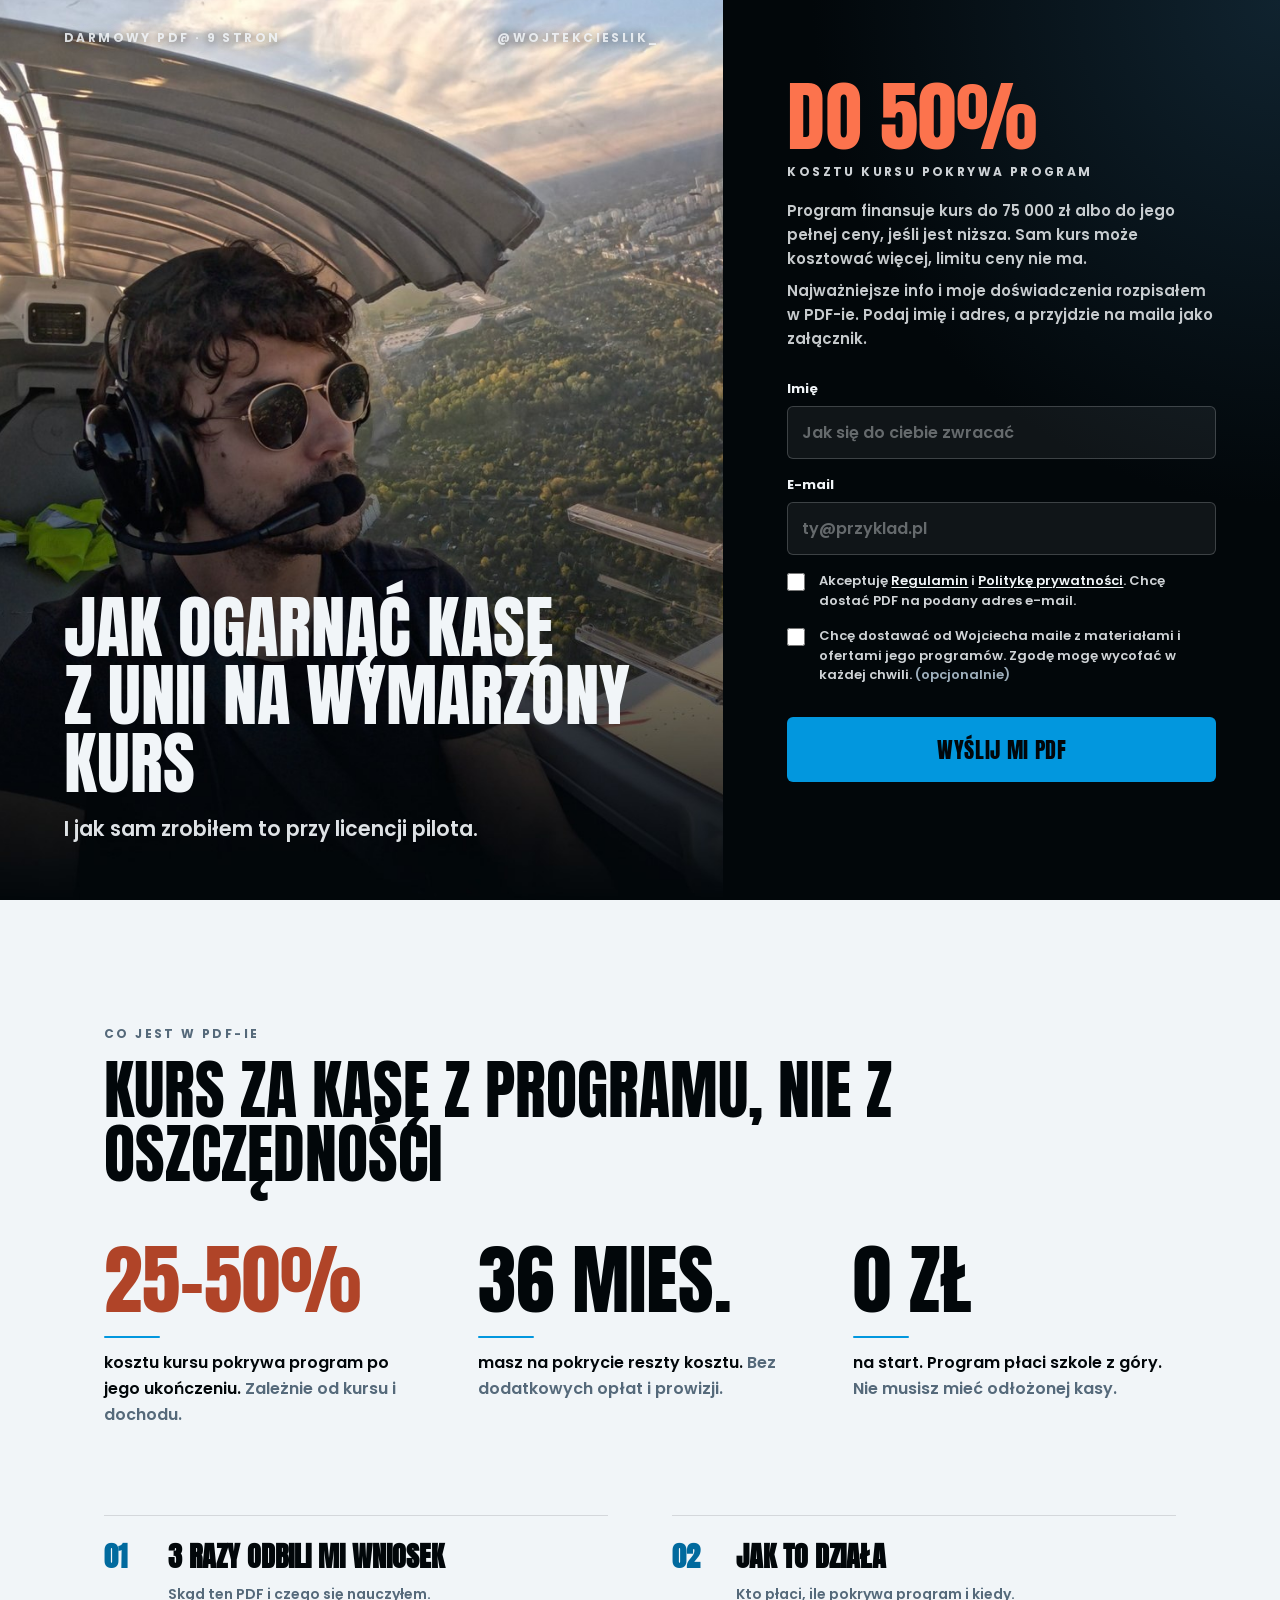
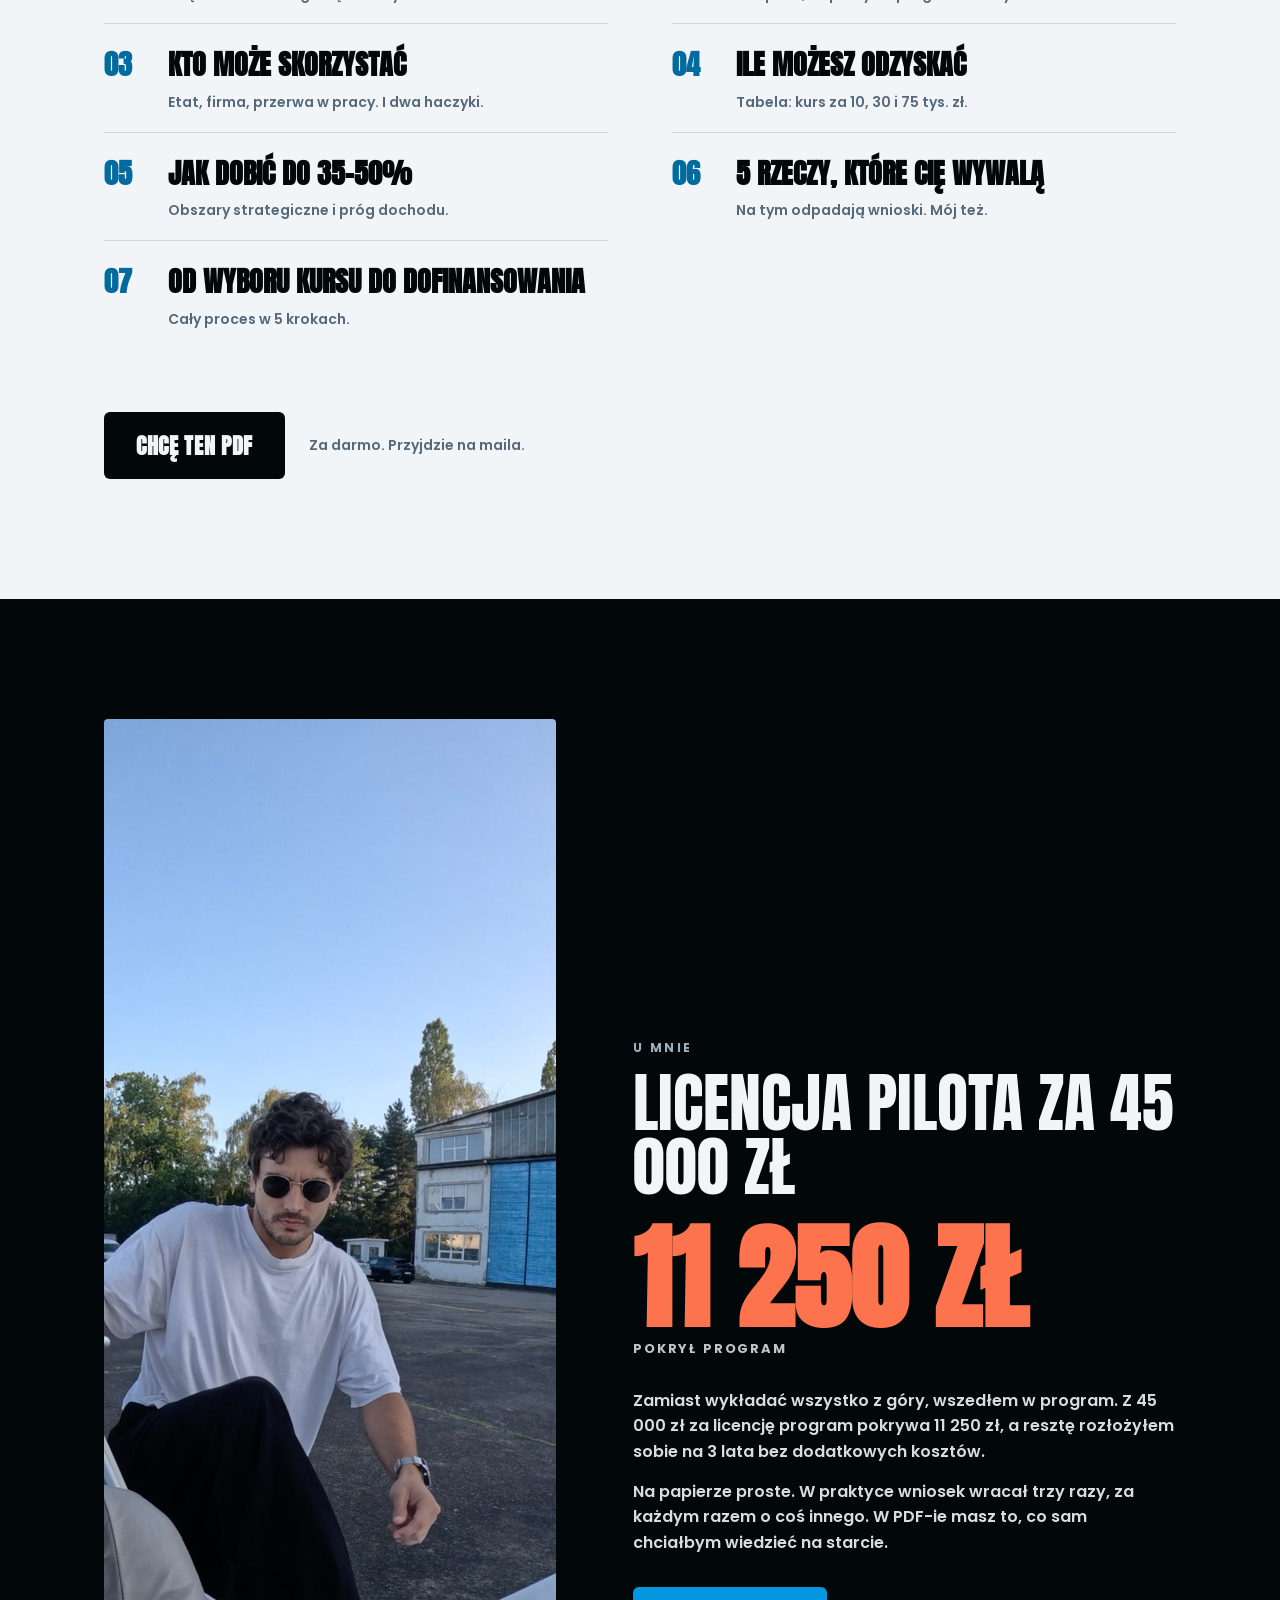
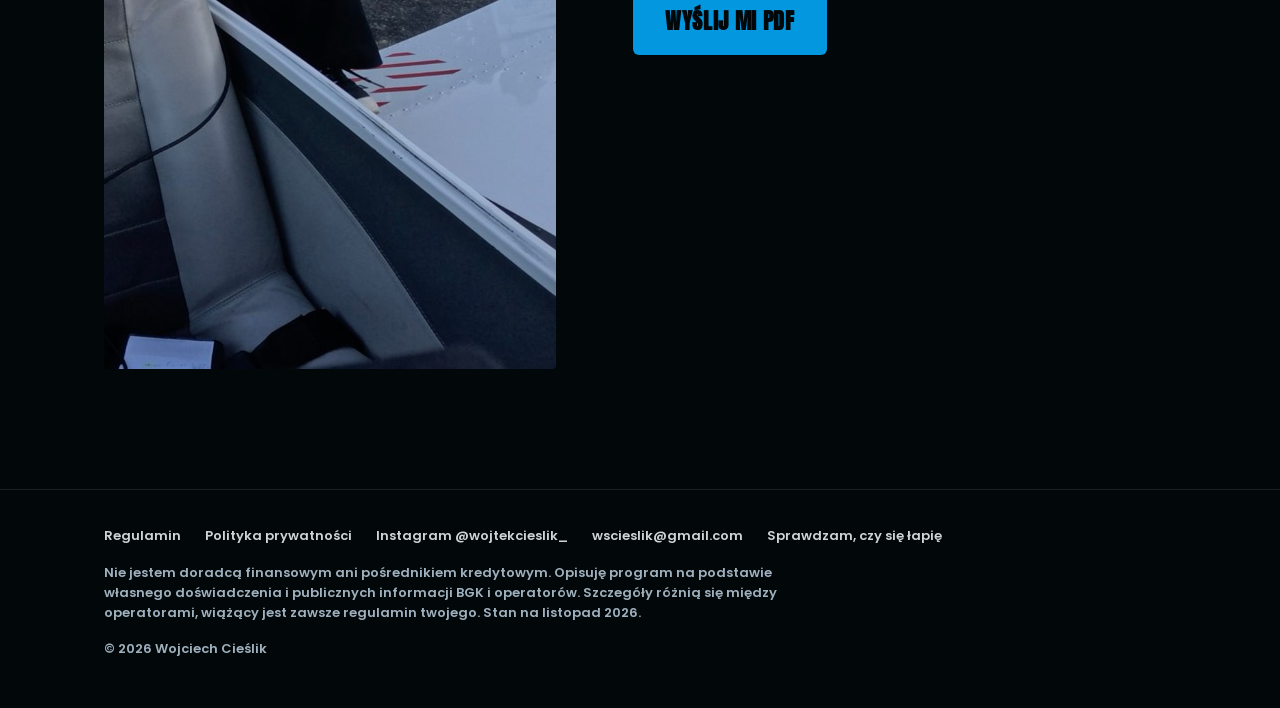
==== index.html @ 69212383 "Język programu zamiast pożyczki: bez rat, odsetek i umorzenia na stronie Co-Authored-By: Claude Opus" ====
<!doctype html>
<html lang="pl">
<head>
<meta charset="utf-8">
<meta name="viewport" content="width=device-width, initial-scale=1">
<title>Jak ogarnąć kasę z Unii na wymarzony kurs – darmowy PDF</title>
<meta name="description" content="Program finansuje kurs do 75 000 zł, a po jego ukończeniu pokrywa 25–50% kosztów. Darmowy PDF: jak to zrobiłem przy licencji pilota.">
<meta property="og:title" content="Jak ogarnąć kasę z Unii na wymarzony kurs">
<meta property="og:description" content="Darmowy PDF: program finansuje kurs do 75 000 zł i pokrywa 25–50% jego kosztów.">
<meta property="og:image" content="https://ciesliixw.github.io/dofinansowaniekurs/assets/img/og.jpg">
<meta property="og:type" content="website">
<meta name="theme-color" content="#02070a">
<link rel="preload" href="assets/fonts/Anton-Regular.ttf" as="font" type="font/ttf" crossorigin>
<link rel="stylesheet" href="assets/style.css">
</head>
<body>

<header class="hero">
  <div class="kadr">
    <img src="assets/img/kokpit.jpg" alt="Wojciech w kokpicie samolotu nad miastem" width="1488" height="1304" fetchpriority="high">
    <div class="kadr-gora"><span class="ety">Darmowy PDF · 9 stron</span><span class="ety">@wojtekcieslik_</span></div>
    <div class="kadr-tresc">
      <h1 class="anton">Jak ogarnąć kasę z&nbsp;Unii na wymarzony kurs</h1>
      <p class="pod">I jak sam zrobiłem to przy licencji pilota.</p>
    </div>
  </div>

  <section class="panel" id="formularz" aria-labelledby="formularz-tytul">
    <div class="panel-in">
      <div id="przed">
        <h2 class="kwota" id="formularz-tytul"><b>DO 50%</b><span class="ety">kosztu kursu pokrywa program</span></h2>
        <p class="lead">Program finansuje kurs do 75 000 zł albo do jego pełnej ceny, jeśli jest niższa. Sam kurs może kosztować więcej, limitu ceny nie ma.</p>
        <p class="lead">Najważniejsze info i moje doświadczenia rozpisałem w PDF-ie. Podaj imię i adres, a przyjdzie na maila jako załącznik.</p>

        <form class="formularz" id="zapis" data-material="kasa-na-kurs" novalidate>
          <div class="pole">
            <label for="imie">Imię</label>
            <input id="imie" name="imie" type="text" autocomplete="given-name" maxlength="60" required placeholder="Jak się do ciebie zwracać">
          </div>
          <div class="pole">
            <label for="email">E-mail</label>
            <input id="email" name="email" type="email" autocomplete="email" inputmode="email" maxlength="254" required placeholder="ty@przyklad.pl">
          </div>
          <div class="pulapka" aria-hidden="true">
            <label for="strona_www">Nie wypełniaj</label>
            <input id="strona_www" name="strona_www" type="text" tabindex="-1" autocomplete="off">
          </div>
          <!-- Treść zgód 1:1 z ZGODY.v1 w supabase/functions/zapis/index.ts -->
          <label class="zgoda">
            <input type="checkbox" name="regulamin" required>
            <span>Akceptuję <a href="regulamin.html" target="_blank">Regulamin</a> i <a href="prywatnosc.html" target="_blank">Politykę prywatności</a>. Chcę dostać PDF na podany adres e-mail.</span>
          </label>
          <label class="zgoda">
            <input type="checkbox" name="marketing">
            <span>Chcę dostawać od Wojciecha maile z materiałami i ofertami jego programów. Zgodę mogę wycofać w każdej chwili. <span class="opc">(opcjonalnie)</span></span>
          </label>
          <div id="captcha"></div>
          <button class="przycisk" type="submit">Wyślij mi PDF</button>
          <p class="komunikat" id="komunikat" role="status" aria-live="polite"></p>
        </form>
      </div>

      <div class="sukces" id="po" hidden tabindex="-1">
        <h2 class="anton">PDF jest <em>w drodze</em></h2>
        <p>Wysłałem go na <strong id="po-email"></strong>. Zajrzyj do skrzynki za minutę.</p>
        <p class="drobny">Nie widzisz? Sprawdź spam i zakładkę Oferty. Dalej nic – napisz na IG <a href="https://www.instagram.com/wojtekcieslik_/">@wojtekcieslik_</a>.</p>
      </div>
    </div>
  </section>
</header>

<main>
  <section class="jasna">
    <div class="wewn">
      <span class="ety">Co jest w PDF-ie</span>
      <h2 class="anton">Kurs za kasę z programu, nie z oszczędności</h2>
      <div class="fakty">
        <div><b class="akcent">25–50%</b><div class="kreska"></div><p>kosztu kursu pokrywa program po jego ukończeniu. <span>Zależnie od kursu i dochodu.</span></p></div>
        <div><b>36 MIES.</b><div class="kreska"></div><p>masz na pokrycie reszty kosztu. <span>Bez dodatkowych opłat i prowizji.</span></p></div>
        <div><b>0 ZŁ</b><div class="kreska"></div><p>na start. Program płaci szkole z góry. <span>Nie musisz mieć odłożonej kasy.</span></p></div>
      </div>

      <ol class="rozdzialy">
        <li><span class="nr">01</span><span class="naz">3 razy odbili mi wniosek</span><span class="op">Skąd ten PDF i czego się nauczyłem.</span></li>
        <li><span class="nr">02</span><span class="naz">Jak to działa</span><span class="op">Kto płaci, ile pokrywa program i kiedy.</span></li>
        <li><span class="nr">03</span><span class="naz">Kto może skorzystać</span><span class="op">Etat, firma, przerwa w pracy. I dwa haczyki.</span></li>
        <li><span class="nr">04</span><span class="naz">Ile możesz odzyskać</span><span class="op">Tabela: kurs za 10, 30 i 75 tys. zł.</span></li>
        <li><span class="nr">05</span><span class="naz">Jak dobić do 35–50%</span><span class="op">Obszary strategiczne i próg dochodu.</span></li>
        <li><span class="nr">06</span><span class="naz">5 rzeczy, które cię wywalą</span><span class="op">Na tym odpadają wnioski. Mój też.</span></li>
        <li><span class="nr">07</span><span class="naz">Od wyboru kursu do dofinansowania</span><span class="op">Cały proces w 5 krokach.</span></li>
      </ol>

      <div class="cta"><a class="przycisk" href="#formularz">Chcę ten PDF</a><span>Za darmo. Przyjdzie na maila.</span></div>
    </div>
  </section>

  <section class="historia">
    <div class="wewn">
      <figure><img src="assets/img/lotnisko.jpg" alt="Wojciech przy samolocie na lotnisku" width="1000" height="1250" loading="lazy"></figure>
      <div>
        <span class="ety">U mnie</span>
        <h2 class="anton">Licencja pilota za 45 000 zł</h2>
        <div class="liczba">11 250 ZŁ</div>
        <div class="liczba-pod">pokrył program</div>
        <div class="txt">
          <p>Zamiast wykładać wszystko z góry, wszedłem w program. Z 45 000 zł za licencję program pokrywa 11 250 zł, a resztę rozłożyłem sobie na 3 lata bez dodatkowych kosztów.</p>
          <p>Na papierze proste. W praktyce wniosek wracał trzy razy, za każdym razem o coś innego. W PDF-ie masz to, co sam chciałbym wiedzieć na starcie.</p>
        </div>
        <a class="przycisk" href="#formularz">Wyślij mi PDF</a>
      </div>
    </div>
  </section>
</main>

<footer class="stopka">
  <div class="wewn">
    <nav aria-label="Stopka">
      <a href="regulamin.html">Regulamin</a>
      <a href="prywatnosc.html">Polityka prywatności</a>
      <a href="https://www.instagram.com/wojtekcieslik_/">Instagram @wojtekcieslik_</a>
      <a href="mailto:wscieslik@gmail.com">wscieslik@gmail.com</a>
      <a href="program/">Sprawdzam, czy się łapię</a>
    </nav>
    <p class="zastrzezenie">Nie jestem doradcą finansowym ani pośrednikiem kredytowym. Opisuję program na podstawie własnego doświadczenia i publicznych informacji BGK i operatorów. Szczegóły różnią się między operatorami, wiążący jest zawsze regulamin twojego. Stan na listopad 2026.</p>
    <p>© 2026 Wojciech Cieślik</p>
  </div>
</footer>

<script src="assets/config.js"></script>
<script src="assets/app.js"></script>
</body>
</html>
---- assets/style.css ----
/* Marka Horyzont: Anton na tytuły i liczby (wersaliki), Poppins na tekst. Okładka ciemna, środek jasny,
   jedna liczba albo słowo w kantalupie na ekran, tekst na zdjęciu na przyciemnieniu, bez ramek. */
@font-face { font-family: "Anton"; src: url("fonts/Anton-Regular.ttf") format("truetype"); font-display: swap; }
@font-face { font-family: "Poppins"; src: url("fonts/Poppins-SemiBold.ttf") format("truetype"); font-weight: 600; font-display: swap; }
@font-face { font-family: "Poppins"; src: url("fonts/Poppins-Bold.ttf") format("truetype"); font-weight: 700; font-display: swap; }

:root {
  --polnoc: #02070a; --polnoc-swiatlo: #10232f; --blekit: #0297de; --blekit-tekst: #016a9e;
  --chmura: #f1f5f8; --mgla: #55697a; --mgla-ciemna: #9fb0bd; --kantalupa: #fc734d; --kantalupa-tekst: #b04428;
  --szer: 1200px; --margines: clamp(16px, 5vw, 64px);
}

* { box-sizing: border-box; }
html { -webkit-text-size-adjust: 100%; scroll-behavior: smooth; }
body { margin: 0; background: var(--polnoc); color: var(--chmura); font-family: "Poppins", system-ui, sans-serif;
  font-weight: 600; font-size: 16px; line-height: 1.6; }
img { display: block; max-width: 100%; }
a { color: inherit; }
p { margin: 0; }
h1, h2, h3 { margin: 0; font-weight: 400; }

.anton { font-family: "Anton", Impact, sans-serif; font-weight: 400; line-height: 1; text-transform: uppercase; }
.ety { font-weight: 700; font-size: 12px; letter-spacing: .2em; text-transform: uppercase; }
.wewn { width: 100%; max-width: var(--szer); margin: 0 auto; padding: 0 var(--margines); }

/* ── Hero: kadr z kokpitu z tytułem na przyciemnieniu + panel z formularzem ── */
.hero { display: grid; grid-template-columns: minmax(0, 1.3fr) minmax(360px, 1fr); min-height: 100svh; }
.kadr { position: relative; overflow: hidden; display: flex; align-items: flex-end; min-height: 100svh; }
/* kadr podniesiony o 1/4, żeby twarz wypadła nad tytułem */
.kadr img { position: absolute; left: 0; top: -25%; width: 100%; height: 125%; object-fit: cover; object-position: 40% 50%; }
.kadr::before { content: ""; position: absolute; inset: 0;
  background: linear-gradient(180deg, rgba(2, 7, 10, .78) 0%, rgba(2, 7, 10, .35) 9%, rgba(2, 7, 10, 0) 18%, rgba(2, 7, 10, 0) 50%,
    rgba(2, 7, 10, .85) 76%, var(--polnoc) 100%); }
.kadr-gora { position: absolute; top: 28px; left: var(--margines); right: var(--margines); display: flex;
  justify-content: space-between; color: rgba(241, 245, 248, .86); text-shadow: 0 1px 10px rgba(2, 7, 10, .7); z-index: 1; }
.kadr-tresc { position: relative; z-index: 1; padding: 0 var(--margines) clamp(32px, 6vh, 64px); max-width: 820px; }
.kadr h1 { font-size: clamp(44px, 5.4vw, 84px); line-height: .98; }
.kadr .pod { font-size: clamp(17px, 1.6vw, 21px); margin-top: 16px; color: rgba(241, 245, 248, .92); }
.kwota { display: grid; gap: 10px; font-weight: 400; }
.kwota b { font-family: "Anton", Impact, sans-serif; font-weight: 400; font-size: clamp(64px, 6vw, 96px); line-height: .9;
  color: var(--kantalupa); }
.kwota span { color: rgba(241, 245, 248, .85); }

.panel { background: radial-gradient(120% 80% at 100% 0%, var(--polnoc-swiatlo) 0%, var(--polnoc) 70%);
  display: flex; align-items: center; padding: clamp(32px, 6vh, 64px) var(--margines); }
.panel-in { width: 100%; max-width: 440px; margin: 0 auto; }
.panel .lead { color: rgba(241, 245, 248, .82); margin-top: 18px; font-size: 15px; }
.panel .lead + .lead { margin-top: 8px; }

/* ── Formularz ── */
.formularz { margin-top: 28px; display: grid; gap: 16px; }
.pole label { display: block; font-size: 13px; font-weight: 700; margin-bottom: 6px; }
.pole input { width: 100%; font: inherit; font-size: 16px; color: var(--chmura); background: rgba(241, 245, 248, .06);
  border: 1.5px solid rgba(241, 245, 248, .2); border-radius: 6px; padding: 13px 14px; outline: none;
  transition: border-color .15s; }
.pole input::placeholder { color: rgba(241, 245, 248, .38); }
.pole input:focus { border-color: var(--blekit); }
.pole input[aria-invalid="true"] { border-color: var(--kantalupa); }
.zgoda { display: grid; grid-template-columns: 22px 1fr; gap: 10px; align-items: start; font-size: 13px; line-height: 1.5;
  color: rgba(241, 245, 248, .86); cursor: pointer; }
.zgoda input { width: 18px; height: 18px; margin: 2px 0 0; accent-color: var(--blekit); cursor: pointer; }
.zgoda a { color: var(--chmura); text-decoration: underline; text-underline-offset: 2px; }
.zgoda .opc { color: var(--mgla-ciemna); }
.pulapka { position: absolute; left: -10000px; width: 1px; height: 1px; overflow: hidden; }
#captcha:not(:empty) { min-height: 65px; }
.przycisk { font-family: "Anton", Impact, sans-serif; font-size: 22px; letter-spacing: .03em; text-transform: uppercase;
  color: var(--polnoc); background: var(--blekit); border: 0; border-radius: 6px; padding: 16px 20px; cursor: pointer;
  transition: filter .15s, transform .1s; text-decoration: none; display: inline-block; text-align: center; }
.przycisk:hover { filter: brightness(1.08); }
.przycisk:active { transform: translateY(1px); }
.przycisk:disabled { opacity: .55; cursor: progress; }
.przycisk:focus-visible, .zgoda input:focus-visible { outline: 2px solid var(--chmura); outline-offset: 3px; }
.komunikat { font-size: 14px; min-height: 1.4em; }
.komunikat.blad { color: var(--kantalupa); }
.drobny { font-size: 12px; color: var(--mgla-ciemna); }

.sukces h2 { font-size: clamp(40px, 4vw, 56px); }
.sukces h2 em { font-style: normal; color: var(--blekit); }
.sukces p { margin-top: 14px; color: rgba(241, 245, 248, .9); }
.sukces .drobny { margin-top: 18px; }

/* ── W środku: jasna sekcja ── */
.jasna { background: var(--chmura); color: var(--polnoc); padding: clamp(64px, 10vw, 120px) 0; }
.jasna .ety { color: var(--mgla); }
.jasna h2 { font-size: clamp(40px, 5vw, 64px); margin-top: 12px; }
.fakty { display: grid; grid-template-columns: repeat(3, 1fr); gap: clamp(24px, 4vw, 56px); margin-top: clamp(36px, 5vw, 56px); }
.fakty b { display: block; font-family: "Anton", Impact, sans-serif; font-weight: 400; font-size: clamp(56px, 6vw, 84px);
  line-height: 1; }
.fakty b.akcent { color: var(--kantalupa-tekst); }
.fakty p { margin-top: 12px; color: var(--polnoc); max-width: 32ch; }
.fakty p span { color: var(--mgla); }
.kreska { height: 2px; width: 56px; background: var(--blekit); border-radius: 1px; margin-top: 18px; }

.rozdzialy { list-style: none; padding: 0; margin: clamp(48px, 7vw, 88px) 0 0; display: grid;
  grid-template-columns: 1fr 1fr; column-gap: clamp(24px, 5vw, 72px); counter-reset: r; }
.rozdzialy li { display: grid; grid-template-columns: 64px 1fr; align-items: baseline; padding: 18px 0;
  border-top: 1.5px solid rgba(2, 7, 10, .12); }
.rozdzialy .nr { font-family: "Anton", Impact, sans-serif; font-size: 28px; color: var(--blekit-tekst); }
.rozdzialy .naz { font-family: "Anton", Impact, sans-serif; font-size: clamp(22px, 2.2vw, 28px); line-height: 1.1;
  text-transform: uppercase; }
.rozdzialy .op { grid-column: 2; font-size: 14px; color: var(--mgla); margin-top: 4px; }
.jasna .cta { margin-top: clamp(40px, 6vw, 64px); display: flex; flex-wrap: wrap; align-items: center; gap: 14px 24px; }
.jasna .cta .przycisk { background: var(--polnoc); color: var(--chmura); padding: 16px 32px; }
.jasna .cta span { color: var(--mgla); font-size: 14px; }

/* ── U mnie: ciemna sekcja ze zdjęciem i liczbą ── */
.historia { background: var(--polnoc); padding: clamp(64px, 10vw, 120px) 0; overflow: hidden; }
.historia .wewn { display: grid; grid-template-columns: minmax(0, 5fr) minmax(0, 6fr); gap: clamp(32px, 6vw, 88px);
  align-items: center; }
.historia figure { margin: 0; position: relative; }
.historia figure img { width: 100%; aspect-ratio: 4 / 5; object-fit: cover; object-position: 50% 50%; border-radius: 4px; }
.historia .ety { color: var(--mgla-ciemna); }
.historia h2 { font-size: clamp(40px, 5vw, 64px); margin-top: 12px; }
.historia .liczba { font-family: "Anton", Impact, sans-serif; font-size: clamp(64px, 9vw, 128px); line-height: .9;
  color: var(--kantalupa); margin-top: 28px; }
.historia .liczba-pod { font-size: 13px; letter-spacing: .14em; text-transform: uppercase; font-weight: 700; margin-top: 8px;
  color: rgba(241, 245, 248, .8); }
.historia .txt { margin-top: 28px; color: rgba(241, 245, 248, .9); max-width: 54ch; display: grid; gap: 14px; }
.historia .przycisk { margin-top: 32px; padding: 16px 32px; }

/* ── Stopka ── */
.stopka { background: var(--polnoc); border-top: 1px solid rgba(241, 245, 248, .1); padding: 36px 0 48px; font-size: 13px;
  color: var(--mgla-ciemna); }
.stopka .wewn { display: grid; gap: 16px; }
.stopka nav { display: flex; flex-wrap: wrap; gap: 8px 24px; }
.stopka nav a { color: rgba(241, 245, 248, .86); text-decoration: none; }
.stopka nav a:hover { text-decoration: underline; }
.stopka .zastrzezenie { max-width: 80ch; line-height: 1.55; }

/* ── Strony prawne ── */
.prawne { background: var(--chmura); color: var(--polnoc); min-height: 100svh; }
.prawne header { background: var(--polnoc); color: var(--chmura); padding: 28px 0; }
.prawne header a { text-decoration: none; font-family: "Anton", Impact, sans-serif; font-size: 24px; text-transform: uppercase; }
.prawne main { padding: clamp(40px, 7vw, 80px) 0; }
.prawne main .wewn { max-width: 820px; }
.prawne h1 { font-size: clamp(40px, 6vw, 64px); }
.prawne .data { color: var(--mgla); margin-top: 8px; font-size: 14px; }
.prawne h2 { font-family: "Anton", Impact, sans-serif; text-transform: uppercase; font-size: 24px; margin: 40px 0 12px; }
.prawne p, .prawne li { font-size: 15px; line-height: 1.65; }
.prawne p + p { margin-top: 12px; }
.prawne ol, .prawne ul { padding-left: 22px; margin: 8px 0 0; display: grid; gap: 8px; }
.prawne a { color: var(--blekit-tekst); }
.uzupelnij { background: #ffe1d6; color: var(--kantalupa-tekst); padding: 0 4px; border-radius: 3px; font-weight: 700; }

/* ── Telefon ── */
@media (max-width: 960px) {
  .hero { grid-template-columns: 1fr; min-height: 0; }
  .kadr { min-height: min(78svh, 680px); }
  .kadr img { top: -12%; height: 112%; object-position: 34% 50%; }
  .panel { padding-top: 8px; background: var(--polnoc); }
  .panel-in { max-width: 560px; margin: 0; }
  .fakty { grid-template-columns: 1fr; }
  .rozdzialy { grid-template-columns: 1fr; }
  .historia .wewn { grid-template-columns: 1fr; }
  .historia figure { max-width: 420px; }
}
@media (max-width: 520px) {
  .kadr-gora .ety:last-child { display: none; }
  .rozdzialy li { grid-template-columns: 48px 1fr; }
  .przycisk { width: 100%; }
}
@media (prefers-reduced-motion: reduce) { html { scroll-behavior: auto; } }

/* ── Program: strona z linku na końcu PDF-a ── */
.program { position: relative; min-height: 100svh; display: flex; align-items: flex-end; overflow: hidden; }
.program-kadr { position: absolute; inset: 0; }
.program-kadr img { width: 100%; height: 100%; object-fit: cover; object-position: 40% 40%; }
.program-kadr::after { content: ""; position: absolute; inset: 0;
  background: linear-gradient(180deg, rgba(2, 7, 10, .6) 0%, rgba(2, 7, 10, .35) 25%, rgba(2, 7, 10, .9) 55%, var(--polnoc) 80%); }
.program-in { position: relative; padding-top: 120px; padding-bottom: clamp(40px, 8vh, 80px); }
.powrot { position: absolute; top: 28px; color: rgba(241, 245, 248, .86); text-decoration: none; }
.program h1 { font-size: clamp(48px, 8vw, 112px); line-height: .95; max-width: 12ch; }
.program .pod { margin-top: 16px; max-width: 56ch; font-size: clamp(16px, 1.5vw, 19px); color: rgba(241, 245, 248, .92); }
.przyciski { display: flex; flex-wrap: wrap; gap: 12px; margin-top: 36px; }
.przyciski .przycisk { padding: 16px 32px; }
.przycisk.drugi { background: transparent; color: var(--chmura); box-shadow: inset 0 0 0 1.5px rgba(241, 245, 248, .5); }
.program .drobny { margin-top: 28px; max-width: 70ch; }
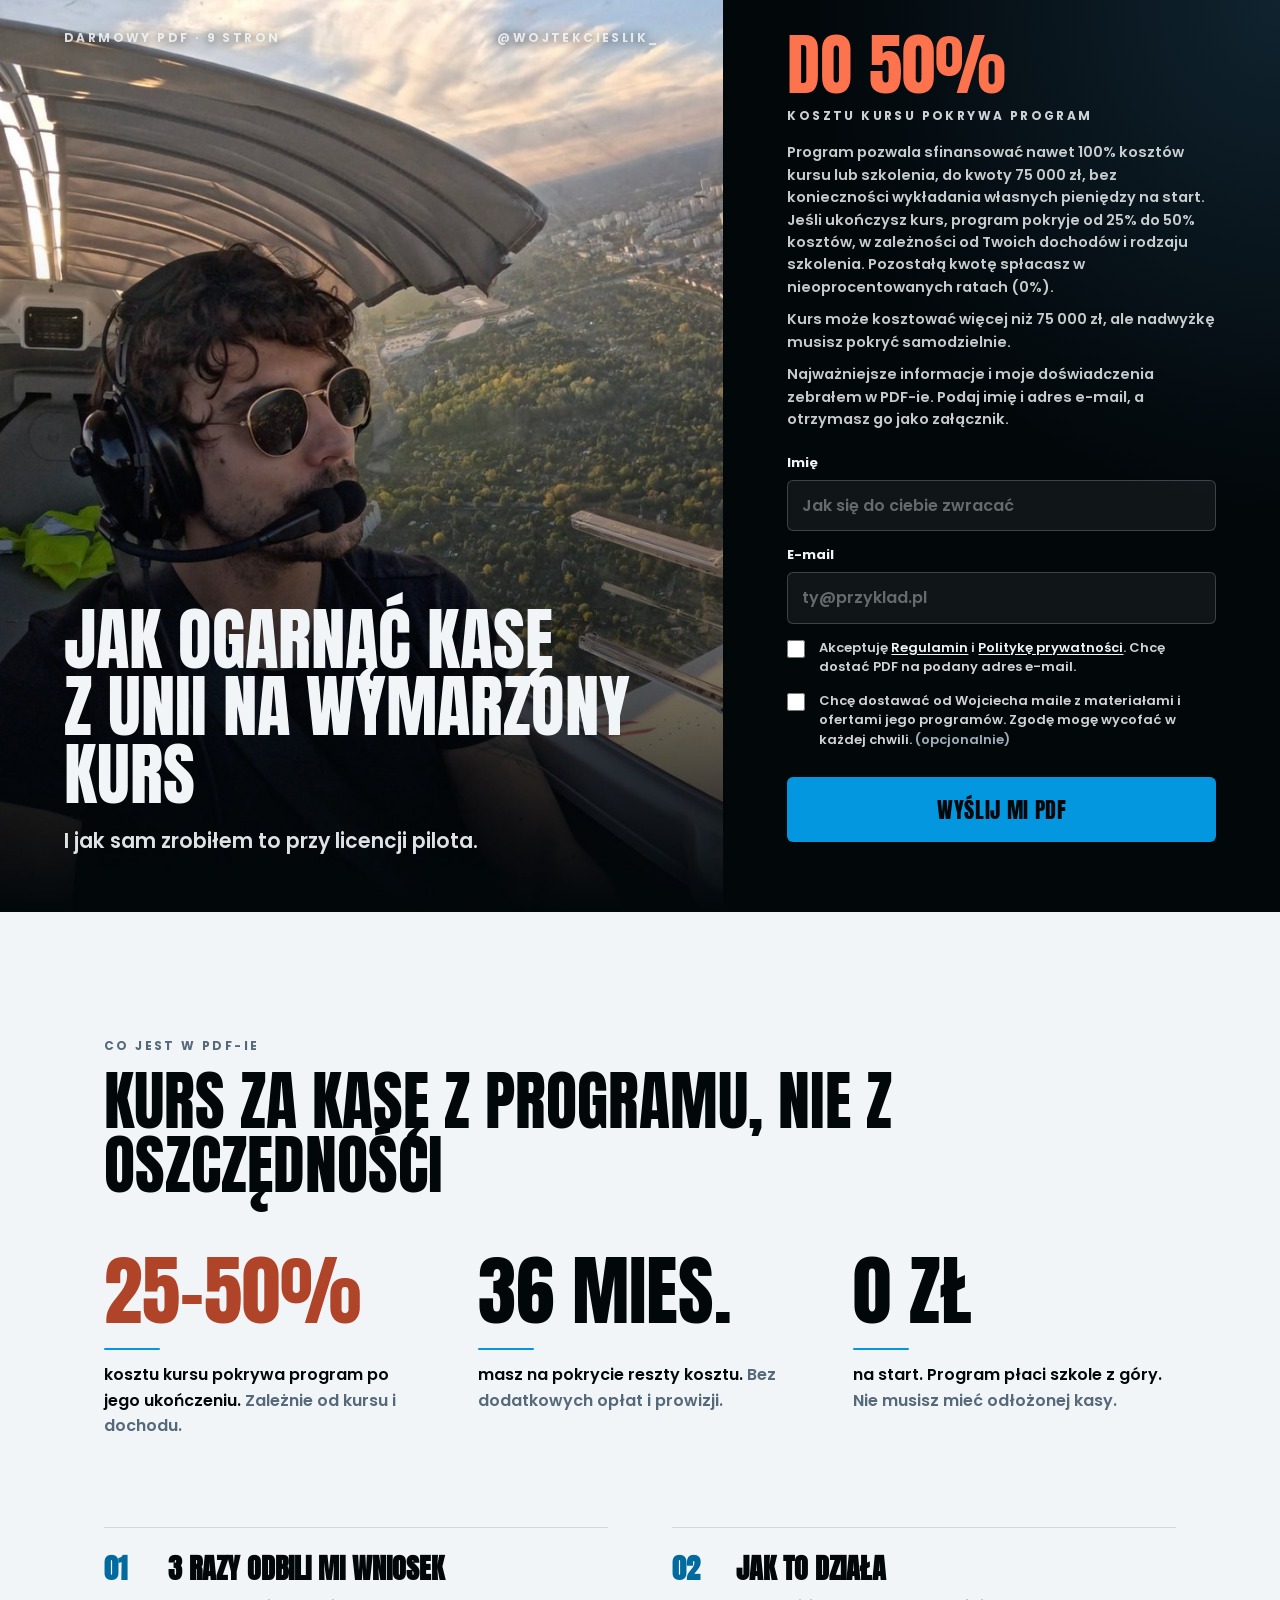
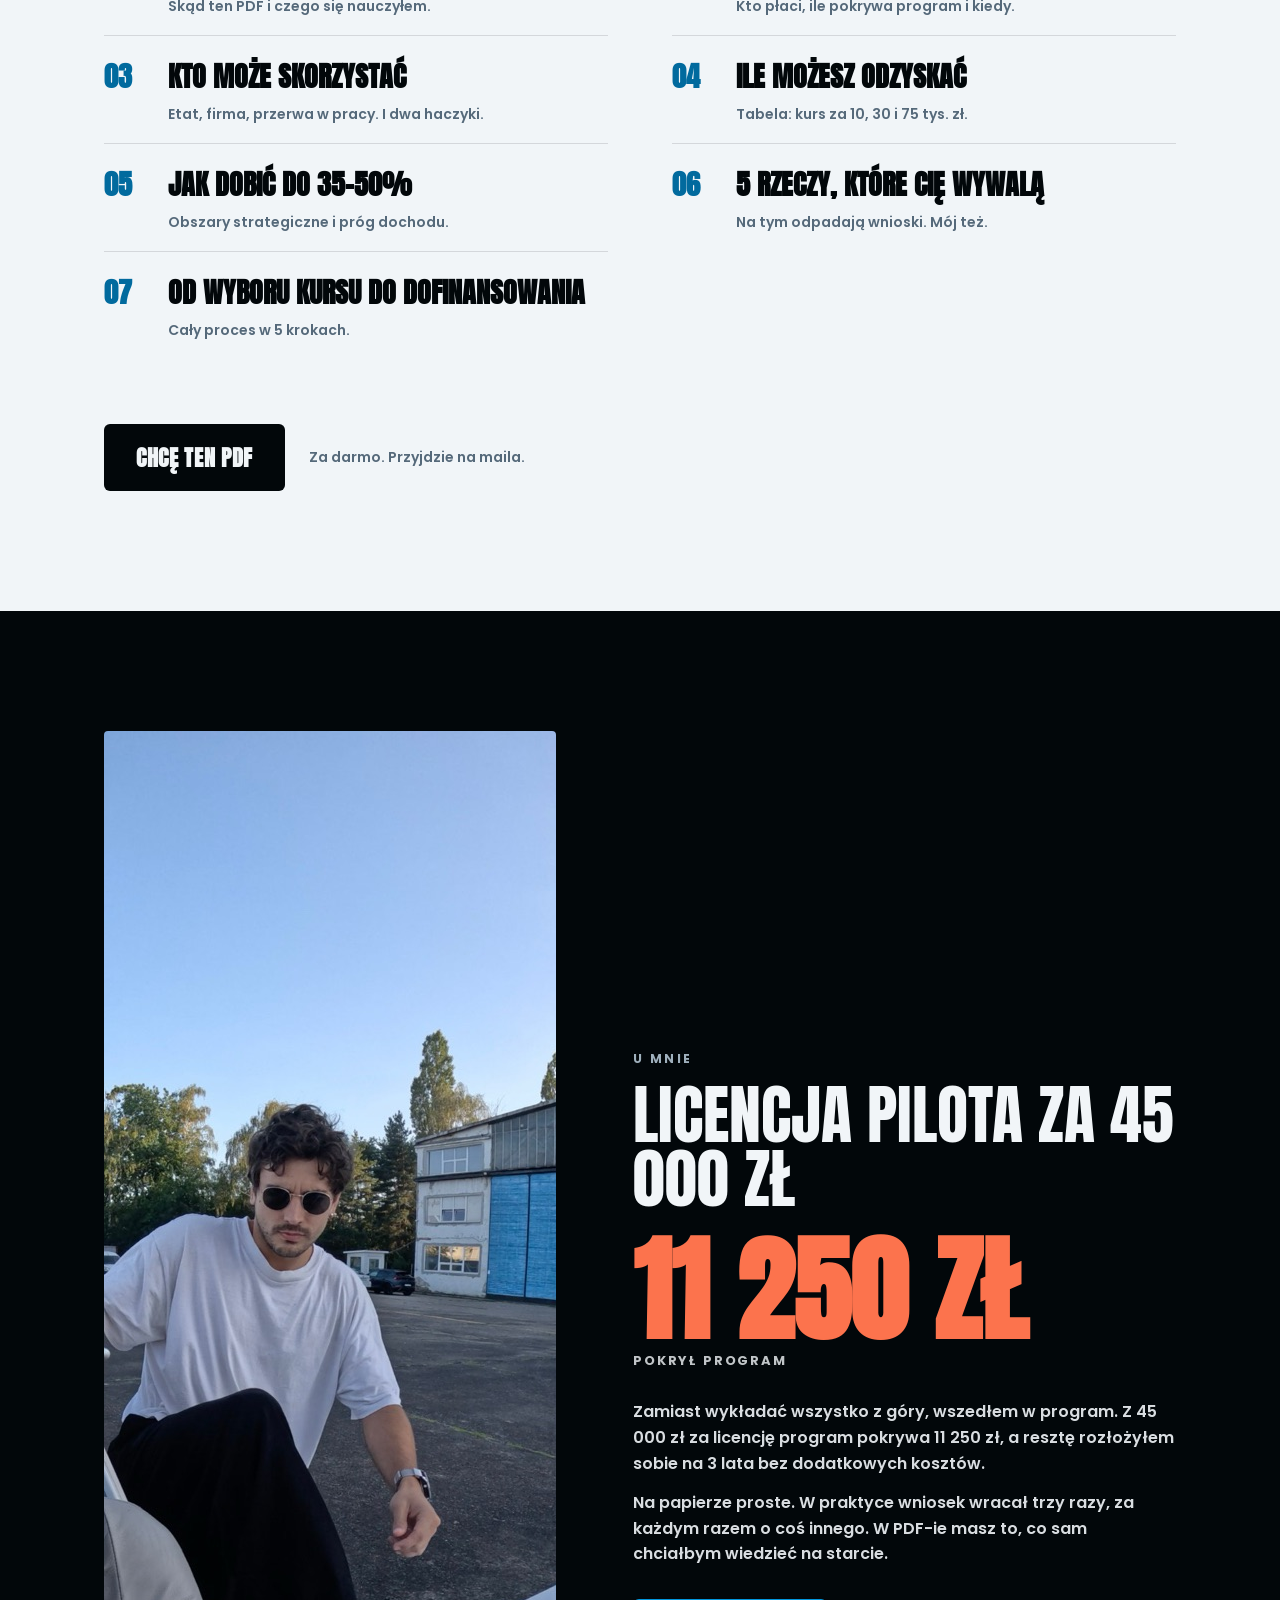
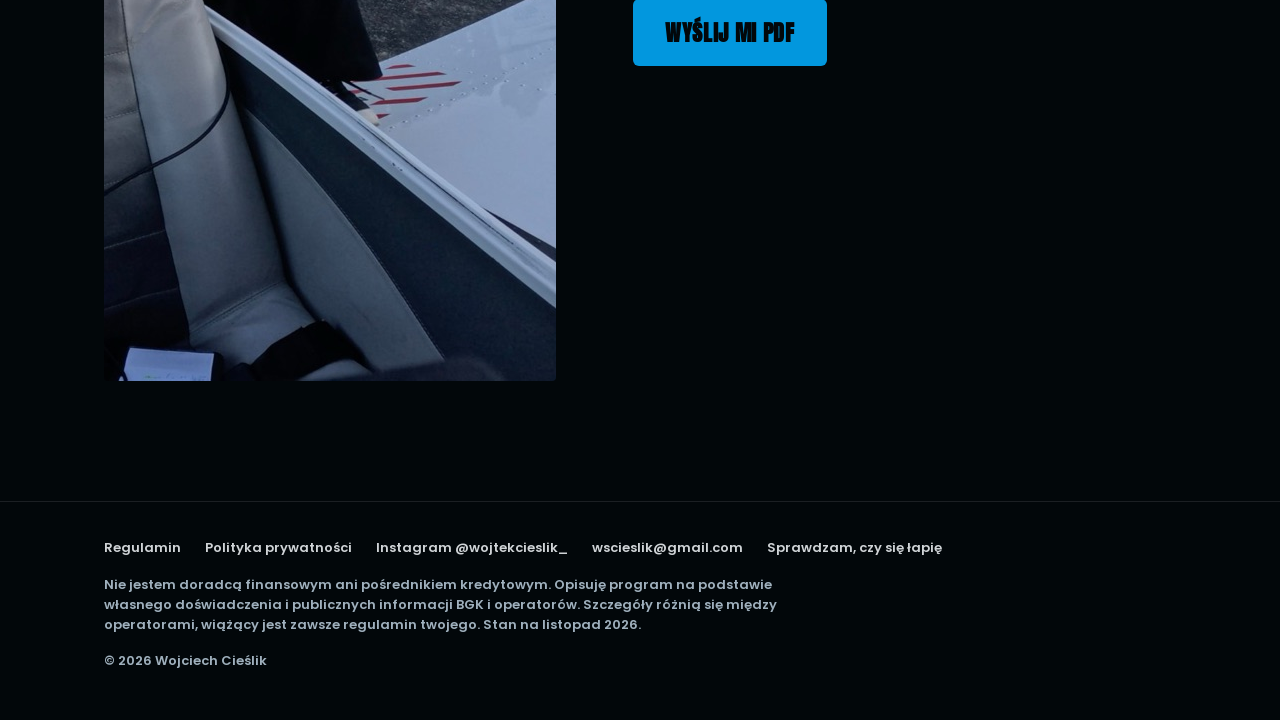
==== commit f860ea69: "Nowy opis programu w hero; na telefonie zdjęcie nad tytułem, ciaśniejszy panel na desktopie Co-Autho" ====
--- a/index.html
+++ b/index.html
@@ -29,8 +29,9 @@
     <div class="panel-in">
       <div id="przed">
         <h2 class="kwota" id="formularz-tytul"><b>DO 50%</b><span class="ety">kosztu kursu pokrywa program</span></h2>
-        <p class="lead">Program finansuje kurs do 75 000 zł albo do jego pełnej ceny, jeśli jest niższa. Sam kurs może kosztować więcej, limitu ceny nie ma.</p>
-        <p class="lead">Najważniejsze info i moje doświadczenia rozpisałem w PDF-ie. Podaj imię i adres, a przyjdzie na maila jako załącznik.</p>
+        <p class="lead">Program pozwala sfinansować nawet 100% kosztów kursu lub szkolenia, do kwoty 75&nbsp;000&nbsp;zł, bez konieczności wykładania własnych pieniędzy na start. Jeśli ukończysz kurs, program pokryje od 25% do 50% kosztów, w zależności od Twoich dochodów i rodzaju szkolenia. Pozostałą kwotę spłacasz w nieoprocentowanych ratach (0%).</p>
+        <p class="lead">Kurs może kosztować więcej niż 75&nbsp;000&nbsp;zł, ale nadwyżkę musisz pokryć samodzielnie.</p>
+        <p class="lead">Najważniejsze informacje i moje doświadczenia zebrałem w PDF-ie. Podaj imię i adres e-mail, a otrzymasz go jako załącznik.</p>
 
         <form class="formularz" id="zapis" data-material="kasa-na-kurs" novalidate>
           <div class="pole">
--- a/assets/style.css
+++ b/assets/style.css
@@ -37,21 +37,21 @@
 .kadr h1 { font-size: clamp(44px, 5.4vw, 84px); line-height: .98; }
 .kadr .pod { font-size: clamp(17px, 1.6vw, 21px); margin-top: 16px; color: rgba(241, 245, 248, .92); }
 .kwota { display: grid; gap: 10px; font-weight: 400; }
-.kwota b { font-family: "Anton", Impact, sans-serif; font-weight: 400; font-size: clamp(64px, 6vw, 96px); line-height: .9;
+.kwota b { font-family: "Anton", Impact, sans-serif; font-weight: 400; font-size: clamp(60px, 5.2vw, 84px); line-height: .9;
   color: var(--kantalupa); }
 .kwota span { color: rgba(241, 245, 248, .85); }
 
 .panel { background: radial-gradient(120% 80% at 100% 0%, var(--polnoc-swiatlo) 0%, var(--polnoc) 70%);
-  display: flex; align-items: center; padding: clamp(32px, 6vh, 64px) var(--margines); }
+  display: flex; align-items: center; padding: clamp(28px, 4vh, 48px) var(--margines); }
 .panel-in { width: 100%; max-width: 440px; margin: 0 auto; }
-.panel .lead { color: rgba(241, 245, 248, .82); margin-top: 18px; font-size: 15px; }
-.panel .lead + .lead { margin-top: 8px; }
+.panel .lead { color: rgba(241, 245, 248, .82); margin-top: 16px; font-size: 14.5px; line-height: 1.55; }
+.panel .lead + .lead { margin-top: 10px; }
 
 /* ── Formularz ── */
-.formularz { margin-top: 28px; display: grid; gap: 16px; }
+.formularz { margin-top: 22px; display: grid; gap: 14px; }
 .pole label { display: block; font-size: 13px; font-weight: 700; margin-bottom: 6px; }
 .pole input { width: 100%; font: inherit; font-size: 16px; color: var(--chmura); background: rgba(241, 245, 248, .06);
-  border: 1.5px solid rgba(241, 245, 248, .2); border-radius: 6px; padding: 13px 14px; outline: none;
+  border: 1.5px solid rgba(241, 245, 248, .2); border-radius: 6px; padding: 12px 14px; outline: none;
   transition: border-color .15s; }
 .pole input::placeholder { color: rgba(241, 245, 248, .38); }
 .pole input:focus { border-color: var(--blekit); }
@@ -145,8 +145,13 @@
 /* ── Telefon ── */
 @media (max-width: 960px) {
   .hero { grid-template-columns: 1fr; min-height: 0; }
-  .kadr { min-height: min(78svh, 680px); }
-  .kadr img { top: -12%; height: 112%; object-position: 34% 50%; }
+  /* telefon: zdjęcie jako osobny kadr u góry, tytuł nachodzi tylko na jego ciemny dół */
+  .kadr { display: block; min-height: 0; }
+  .kadr img { position: relative; top: 0; height: auto; aspect-ratio: 4 / 5; object-position: 30% 50%; }
+  .kadr::before { inset: 0 0 auto 0; aspect-ratio: 4 / 5;
+    background: linear-gradient(180deg, rgba(2, 7, 10, .7) 0%, rgba(2, 7, 10, 0) 16%, rgba(2, 7, 10, 0) 68%,
+      rgba(2, 7, 10, .85) 88%, var(--polnoc) 100%); z-index: 0; }
+  .kadr-tresc { margin-top: -84px; padding-bottom: 28px; }
   .panel { padding-top: 8px; background: var(--polnoc); }
   .panel-in { max-width: 560px; margin: 0; }
   .fakty { grid-template-columns: 1fr; }
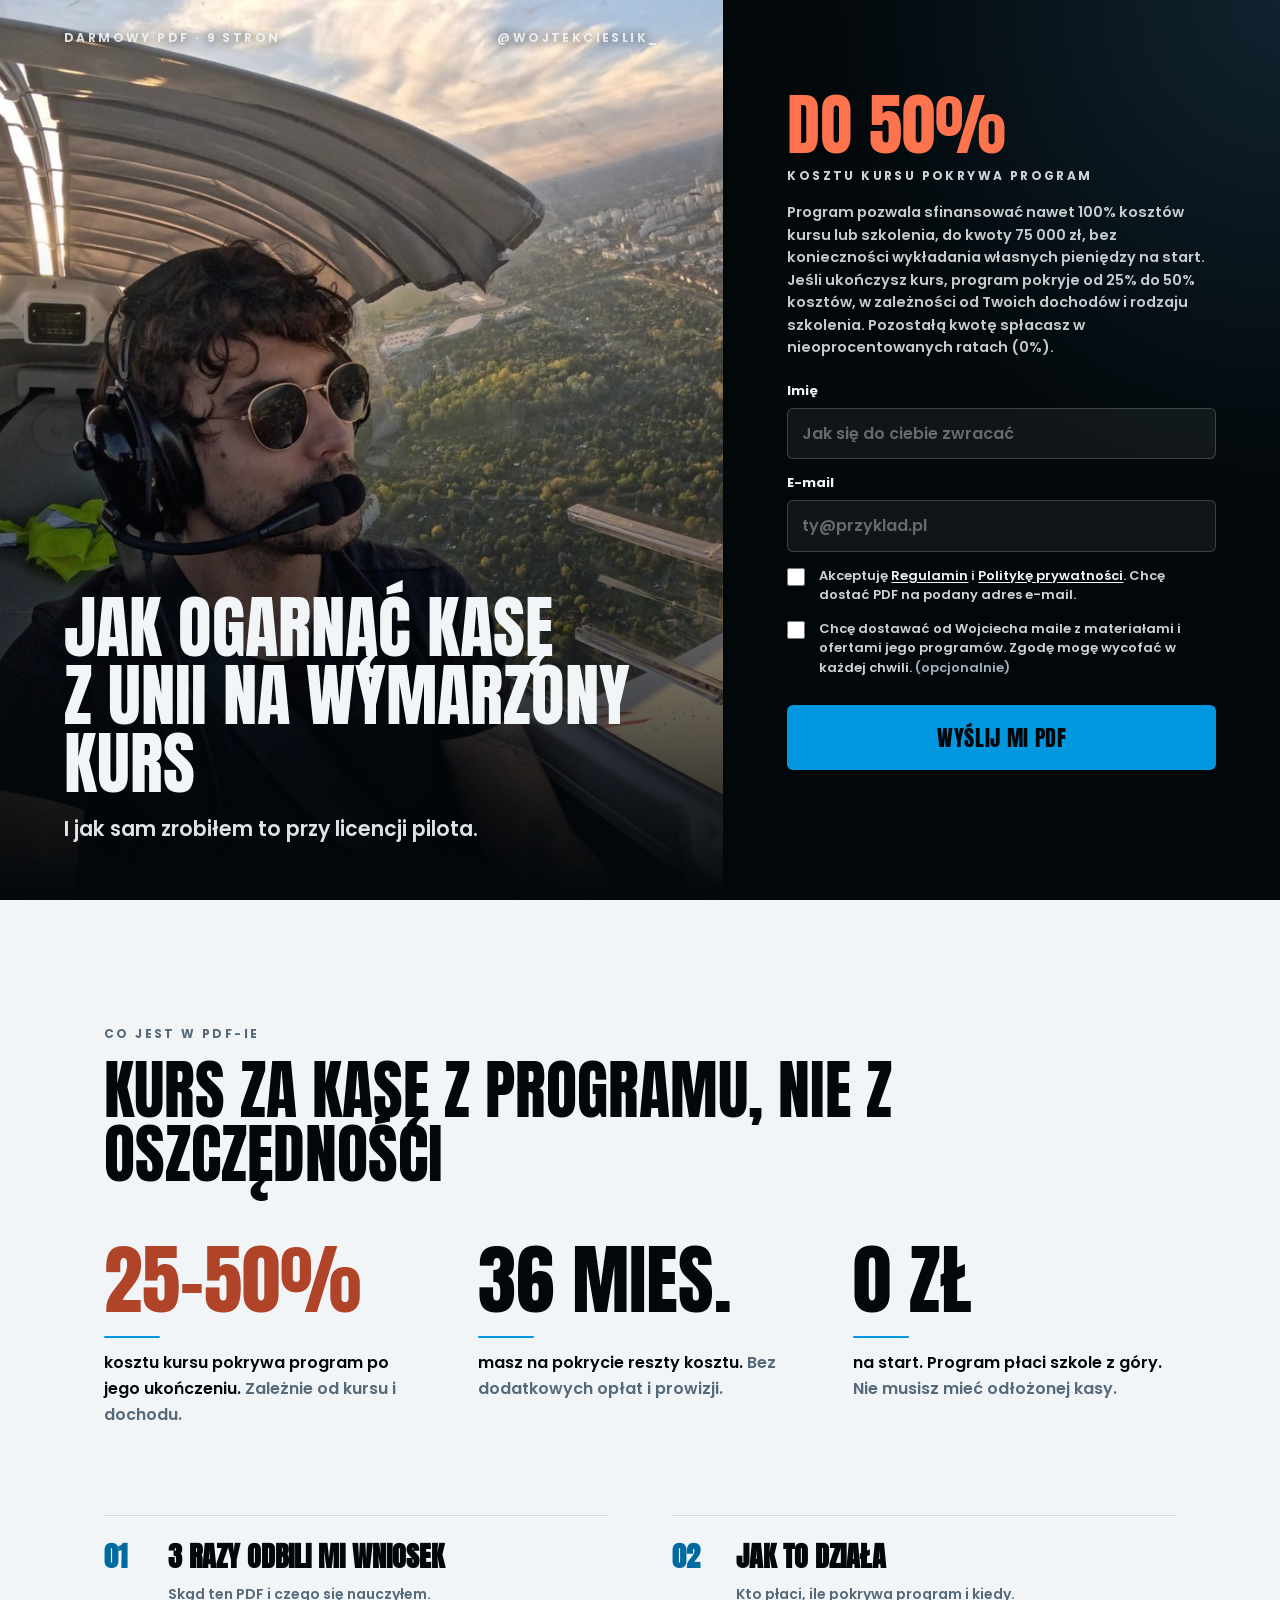
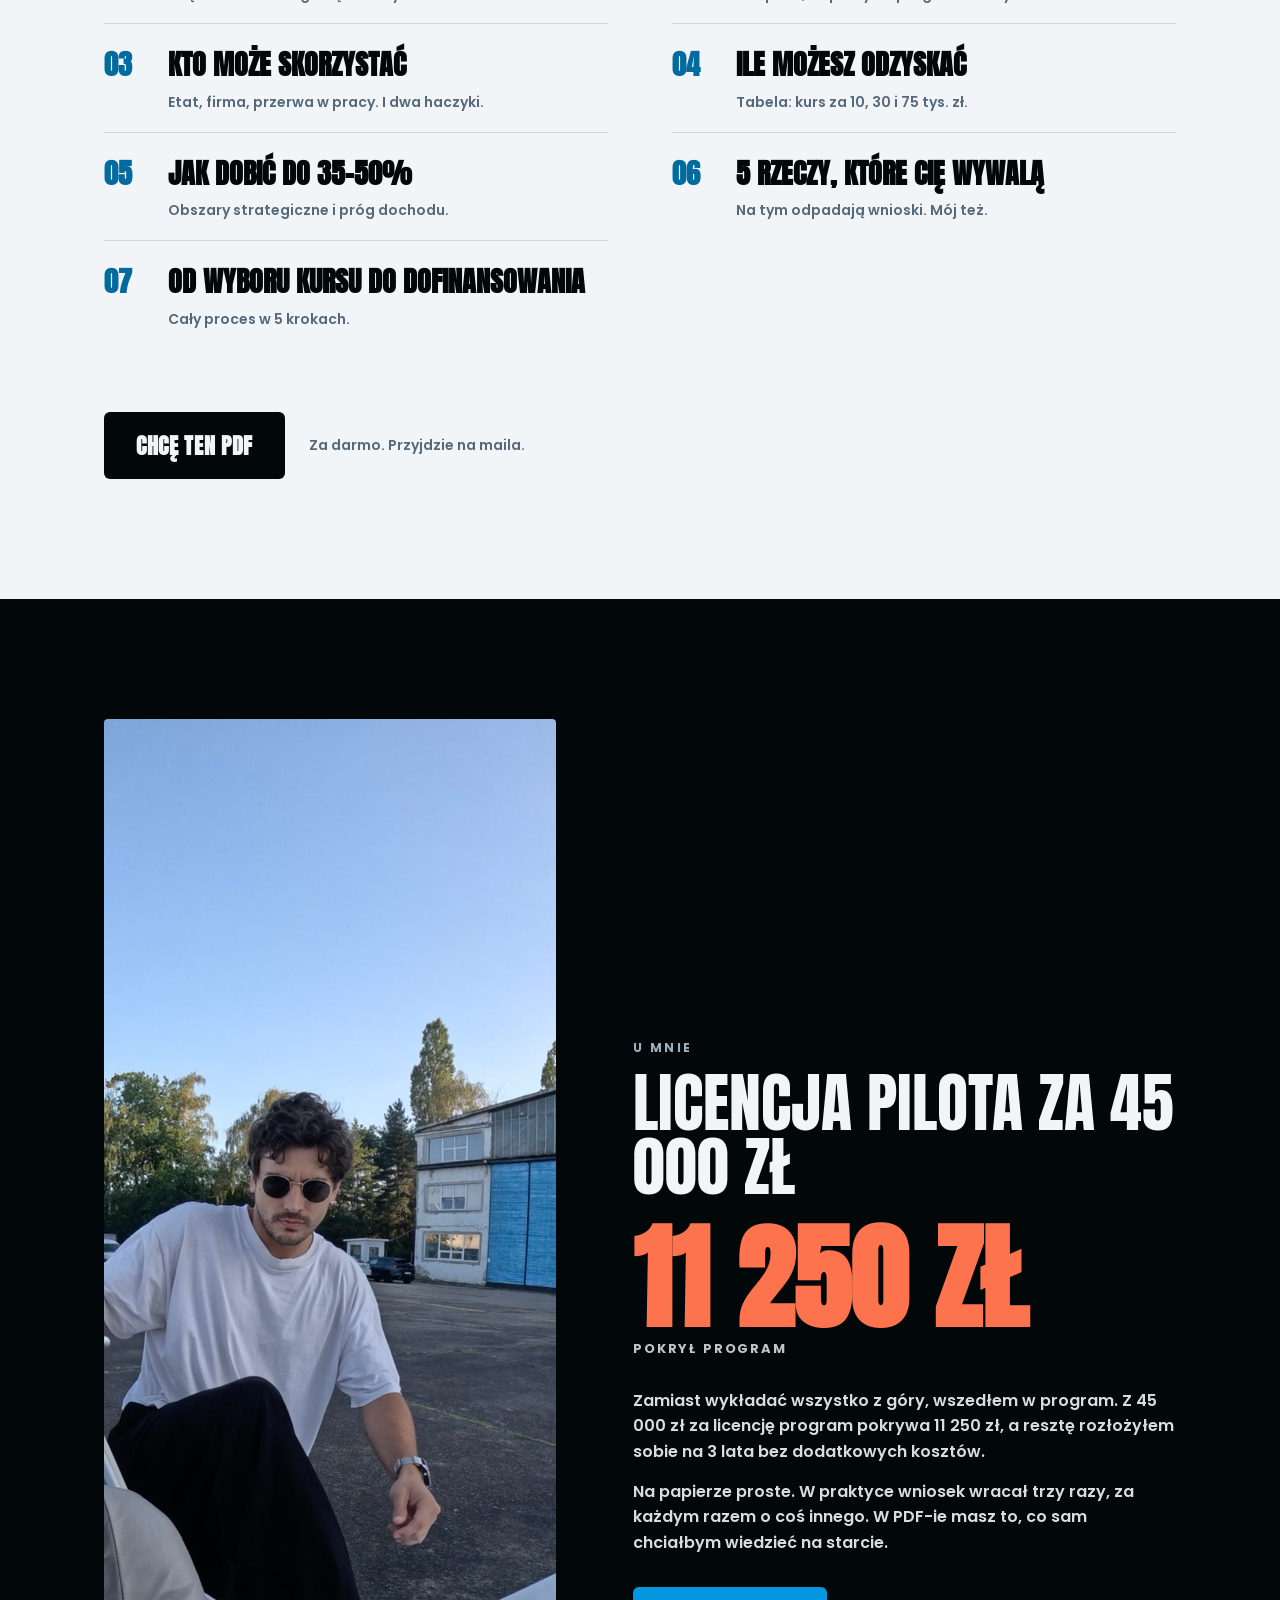
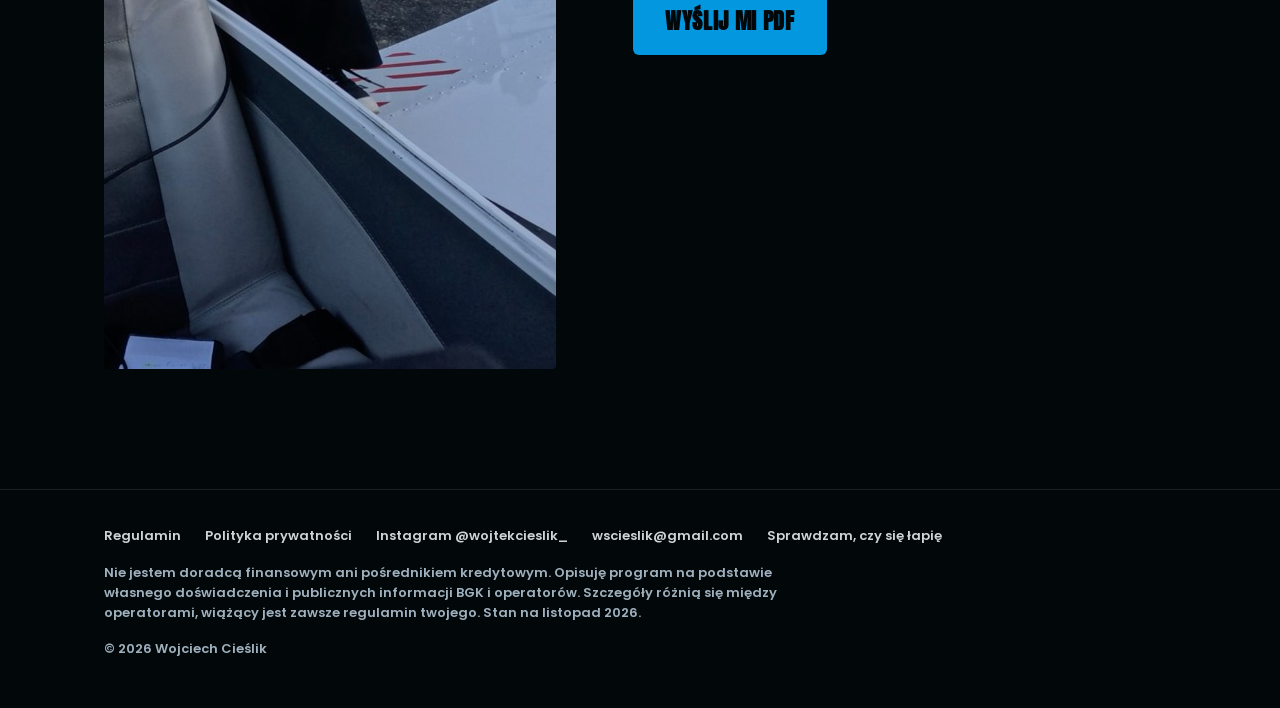
==== commit 53f64f4b: "Hero: tylko akapit o programie Co-Authored-By: Claude Opus 5.5 <noreply@anthropic.com>" ====
--- a/index.html
+++ b/index.html
@@ -30,8 +30,6 @@
       <div id="przed">
         <h2 class="kwota" id="formularz-tytul"><b>DO 50%</b><span class="ety">kosztu kursu pokrywa program</span></h2>
         <p class="lead">Program pozwala sfinansować nawet 100% kosztów kursu lub szkolenia, do kwoty 75&nbsp;000&nbsp;zł, bez konieczności wykładania własnych pieniędzy na start. Jeśli ukończysz kurs, program pokryje od 25% do 50% kosztów, w zależności od Twoich dochodów i rodzaju szkolenia. Pozostałą kwotę spłacasz w nieoprocentowanych ratach (0%).</p>
-        <p class="lead">Kurs może kosztować więcej niż 75&nbsp;000&nbsp;zł, ale nadwyżkę musisz pokryć samodzielnie.</p>
-        <p class="lead">Najważniejsze informacje i moje doświadczenia zebrałem w PDF-ie. Podaj imię i adres e-mail, a otrzymasz go jako załącznik.</p>
 
         <form class="formularz" id="zapis" data-material="kasa-na-kurs" novalidate>
           <div class="pole">
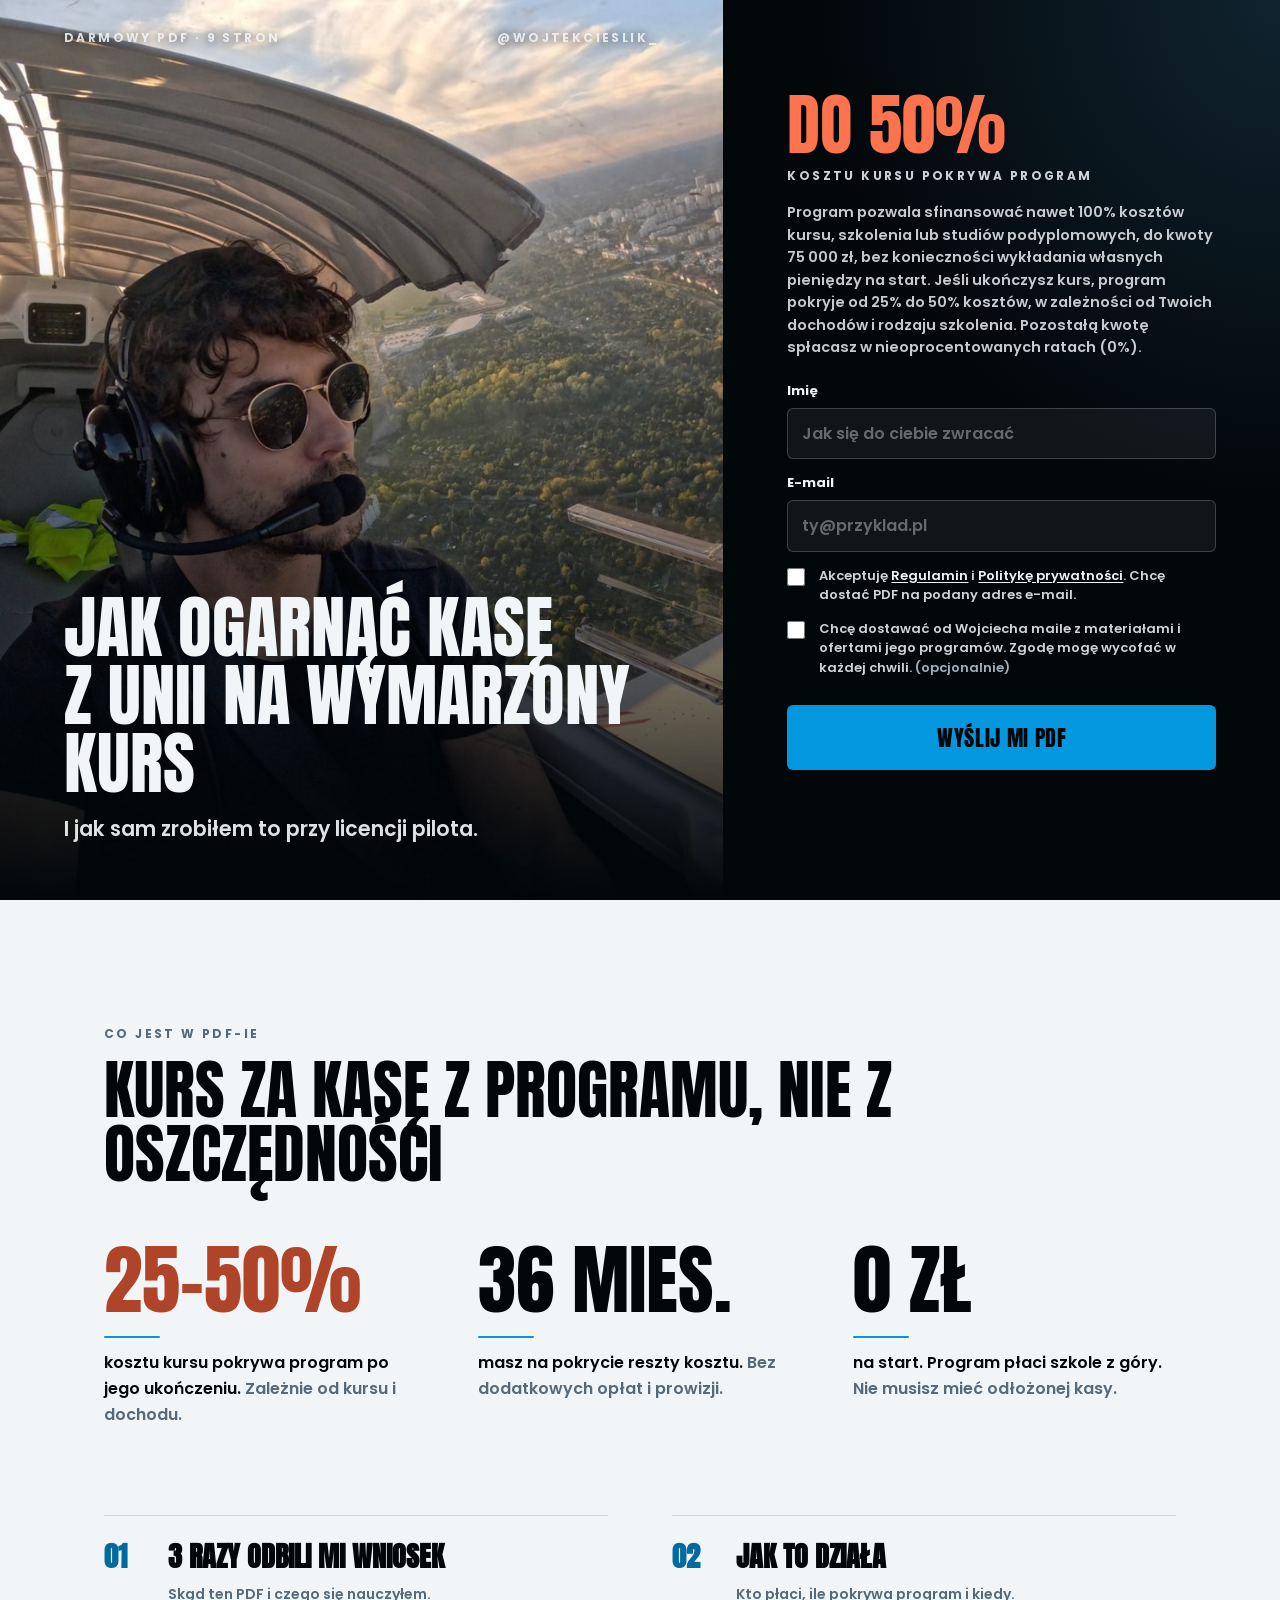
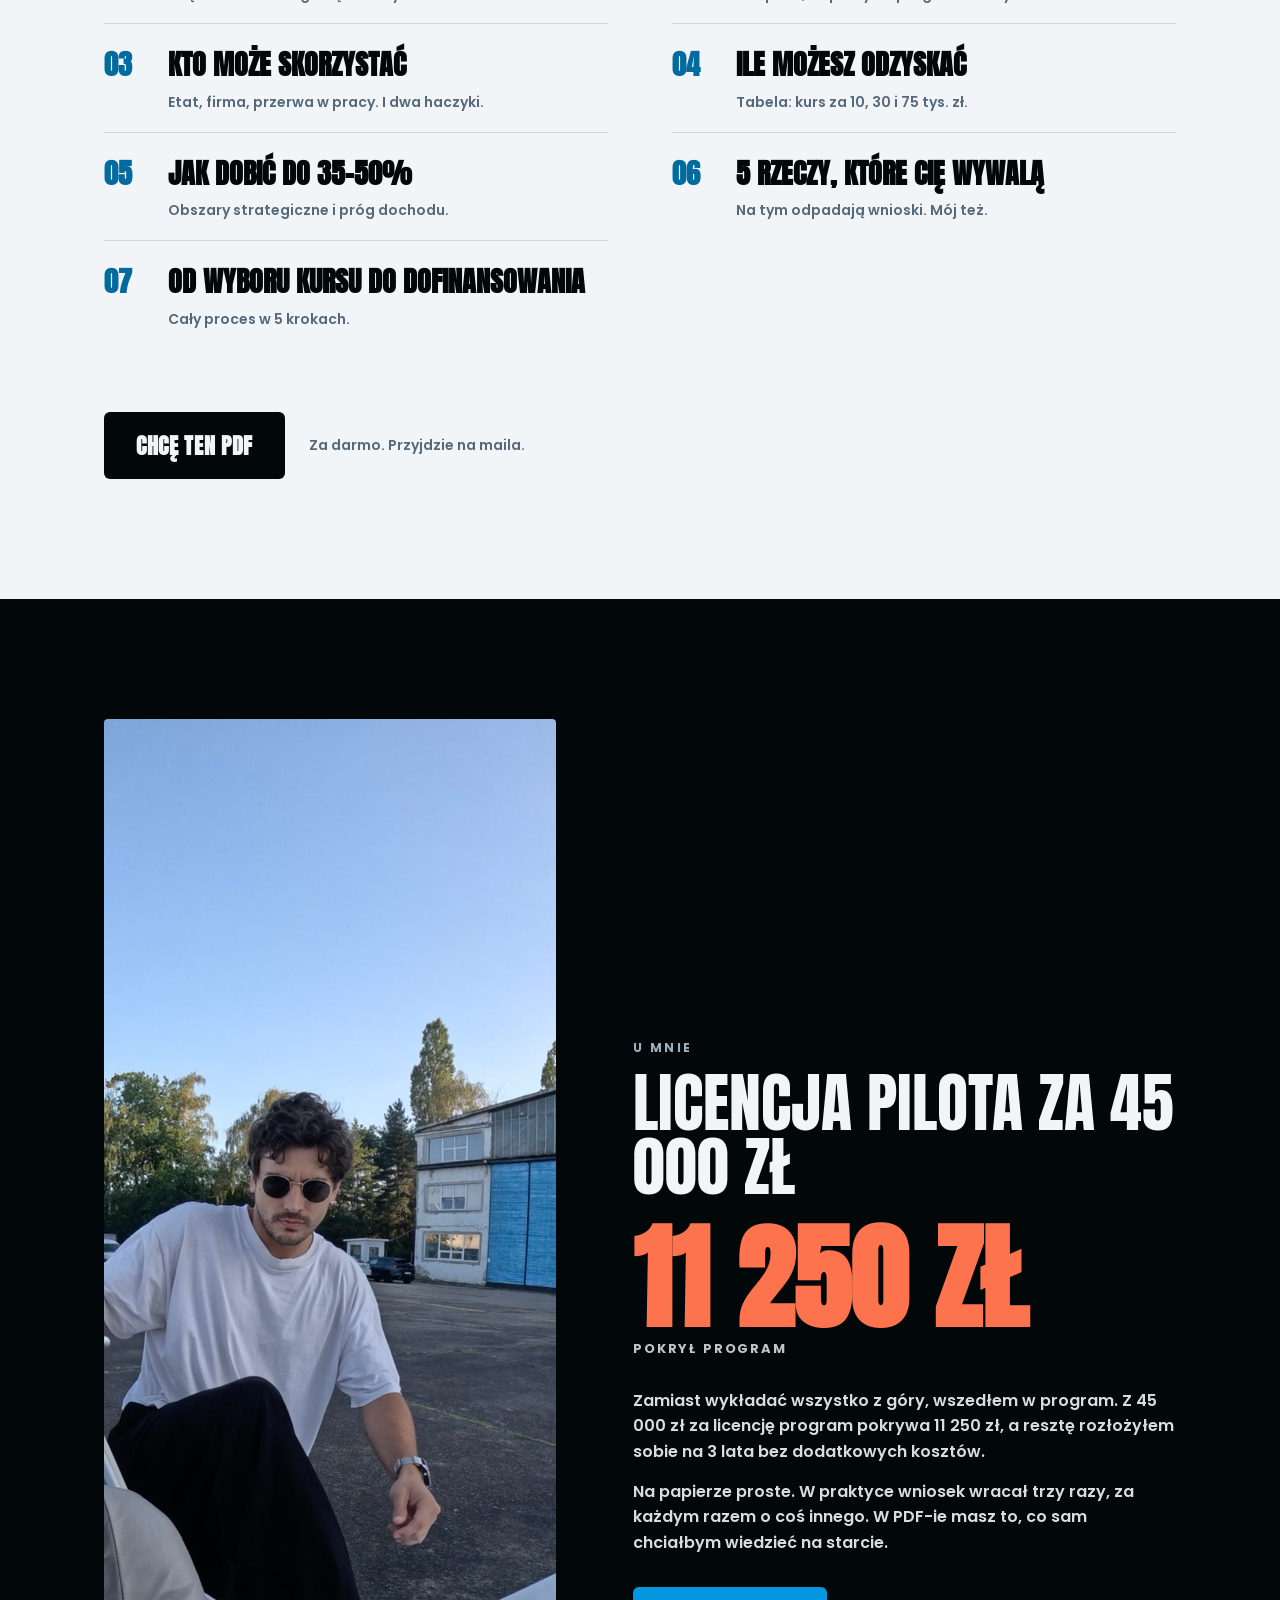
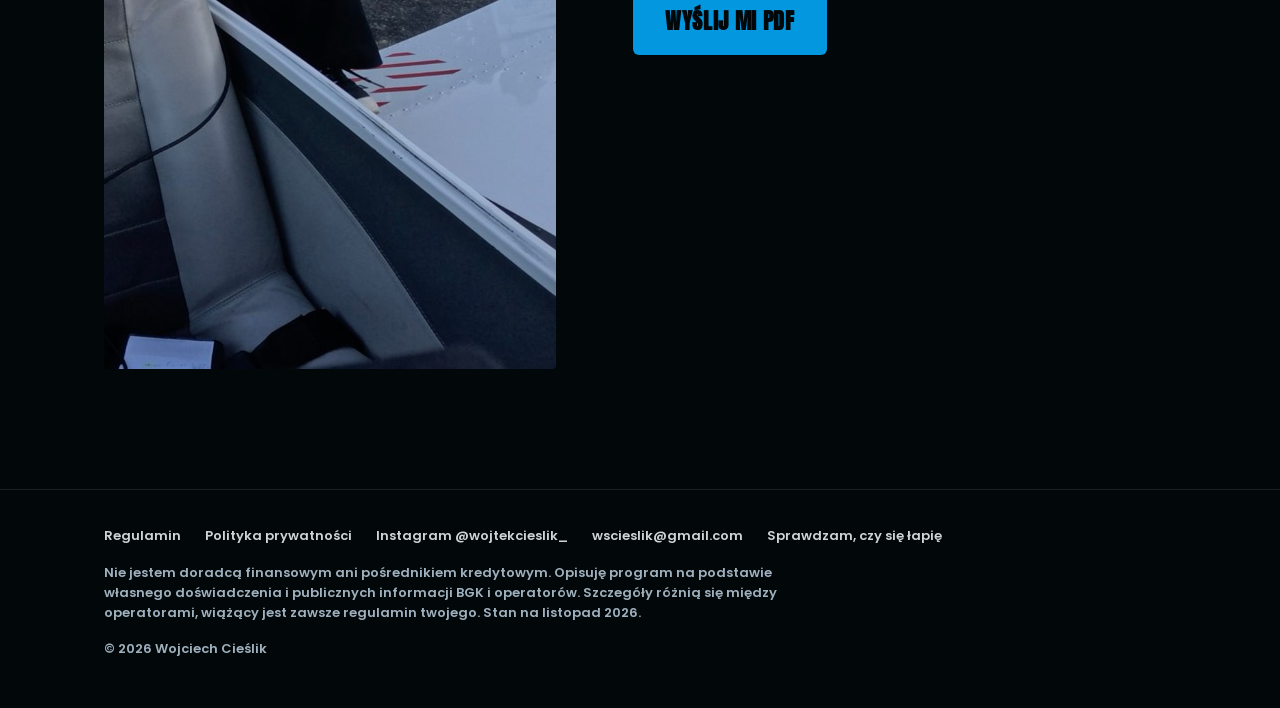
==== commit 006736f4: "Hero: kurs, szkolenie lub studia podyplomowe Co-Authored-By: Claude Opus 5.5 <noreply@anthropic.com>" ====
--- a/index.html
+++ b/index.html
@@ -29,7 +29,7 @@
     <div class="panel-in">
       <div id="przed">
         <h2 class="kwota" id="formularz-tytul"><b>DO 50%</b><span class="ety">kosztu kursu pokrywa program</span></h2>
-        <p class="lead">Program pozwala sfinansować nawet 100% kosztów kursu lub szkolenia, do kwoty 75&nbsp;000&nbsp;zł, bez konieczności wykładania własnych pieniędzy na start. Jeśli ukończysz kurs, program pokryje od 25% do 50% kosztów, w zależności od Twoich dochodów i rodzaju szkolenia. Pozostałą kwotę spłacasz w nieoprocentowanych ratach (0%).</p>
+        <p class="lead">Program pozwala sfinansować nawet 100% kosztów kursu, szkolenia lub studiów podyplomowych, do kwoty 75&nbsp;000&nbsp;zł, bez konieczności wykładania własnych pieniędzy na start. Jeśli ukończysz kurs, program pokryje od 25% do 50% kosztów, w zależności od Twoich dochodów i rodzaju szkolenia. Pozostałą kwotę spłacasz w nieoprocentowanych ratach (0%).</p>
 
         <form class="formularz" id="zapis" data-material="kasa-na-kurs" novalidate>
           <div class="pole">
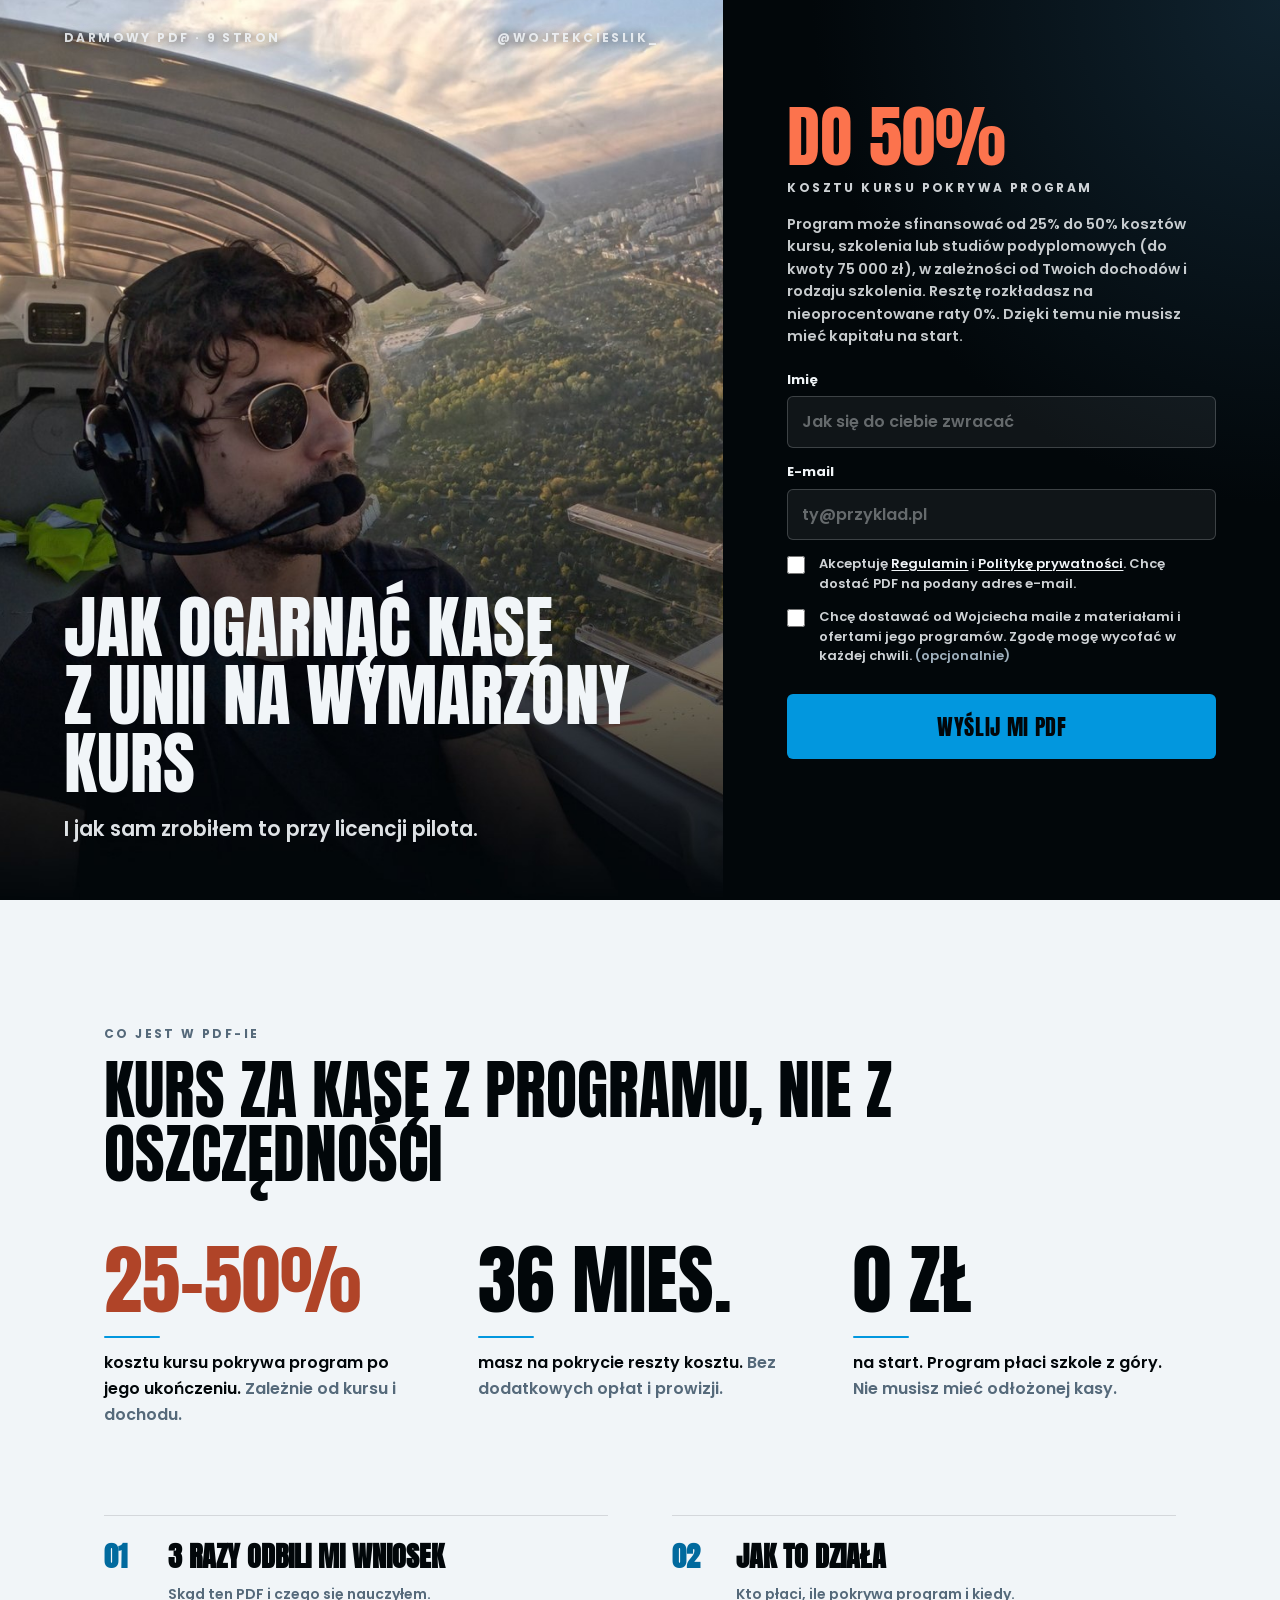
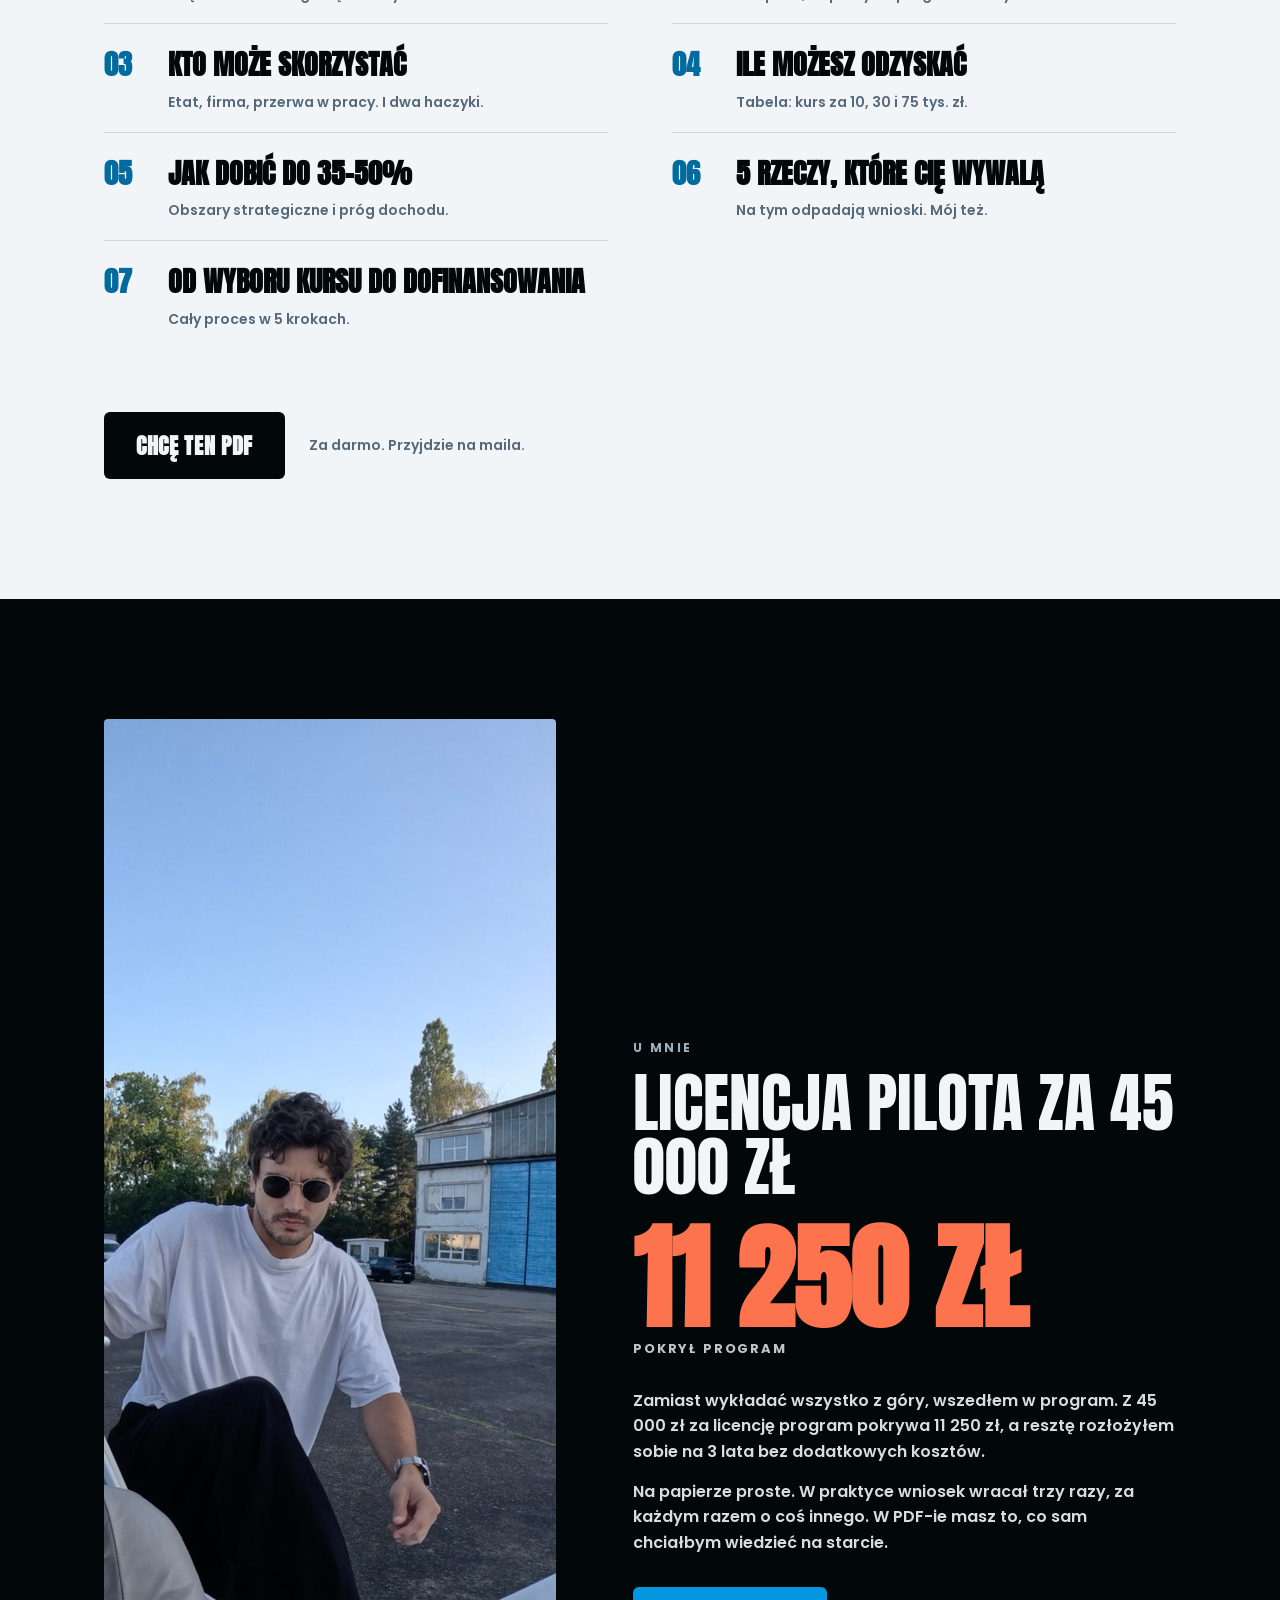
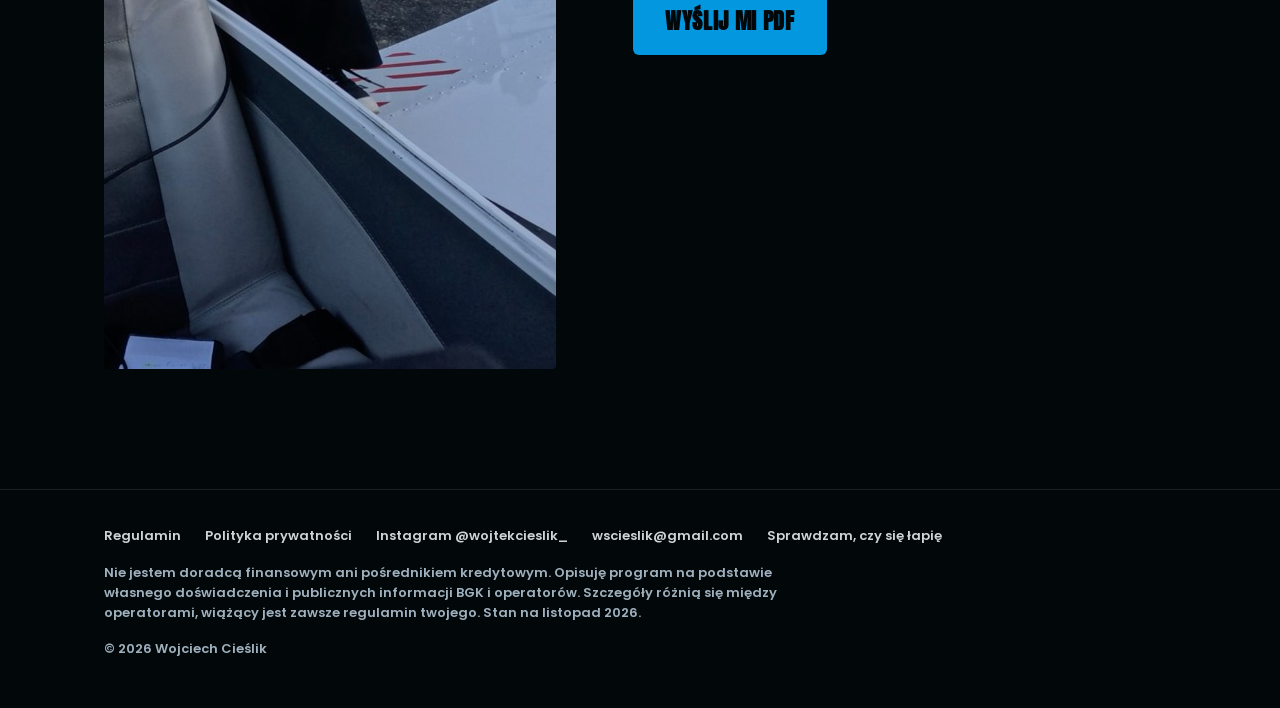
==== commit 6622e1d8: "Popraw opis programu: 25–50% dofinansowania + raty 0% zamiast 'nawet 100%' Co-Authored-By: Claude Op" ====
--- a/index.html
+++ b/index.html
@@ -4,9 +4,9 @@
 <meta charset="utf-8">
 <meta name="viewport" content="width=device-width, initial-scale=1">
 <title>Jak ogarnąć kasę z Unii na wymarzony kurs – darmowy PDF</title>
-<meta name="description" content="Program finansuje kurs do 75 000 zł, a po jego ukończeniu pokrywa 25–50% kosztów. Darmowy PDF: jak to zrobiłem przy licencji pilota.">
+<meta name="description" content="Program pokrywa 25–50% kosztów kursu (do 75 000 zł), a resztę rozkładasz na raty 0%. Darmowy PDF: jak to zrobiłem przy licencji pilota.">
 <meta property="og:title" content="Jak ogarnąć kasę z Unii na wymarzony kurs">
-<meta property="og:description" content="Darmowy PDF: program finansuje kurs do 75 000 zł i pokrywa 25–50% jego kosztów.">
+<meta property="og:description" content="Darmowy PDF: program pokrywa 25–50% kosztów kursu, a resztę rozkładasz na raty 0%.">
 <meta property="og:image" content="https://ciesliixw.github.io/dofinansowaniekurs/assets/img/og.jpg">
 <meta property="og:type" content="website">
 <meta name="theme-color" content="#02070a">
@@ -29,7 +29,7 @@
     <div class="panel-in">
       <div id="przed">
         <h2 class="kwota" id="formularz-tytul"><b>DO 50%</b><span class="ety">kosztu kursu pokrywa program</span></h2>
-        <p class="lead">Program pozwala sfinansować nawet 100% kosztów kursu, szkolenia lub studiów podyplomowych, do kwoty 75&nbsp;000&nbsp;zł, bez konieczności wykładania własnych pieniędzy na start. Jeśli ukończysz kurs, program pokryje od 25% do 50% kosztów, w zależności od Twoich dochodów i rodzaju szkolenia. Pozostałą kwotę spłacasz w nieoprocentowanych ratach (0%).</p>
+        <p class="lead">Program może sfinansować od 25% do 50% kosztów kursu, szkolenia lub studiów podyplomowych (do kwoty 75&nbsp;000&nbsp;zł), w zależności od Twoich dochodów i rodzaju szkolenia. Resztę rozkładasz na nieoprocentowane raty 0%. Dzięki temu nie musisz mieć kapitału na start.</p>
 
         <form class="formularz" id="zapis" data-material="kasa-na-kurs" novalidate>
           <div class="pole">
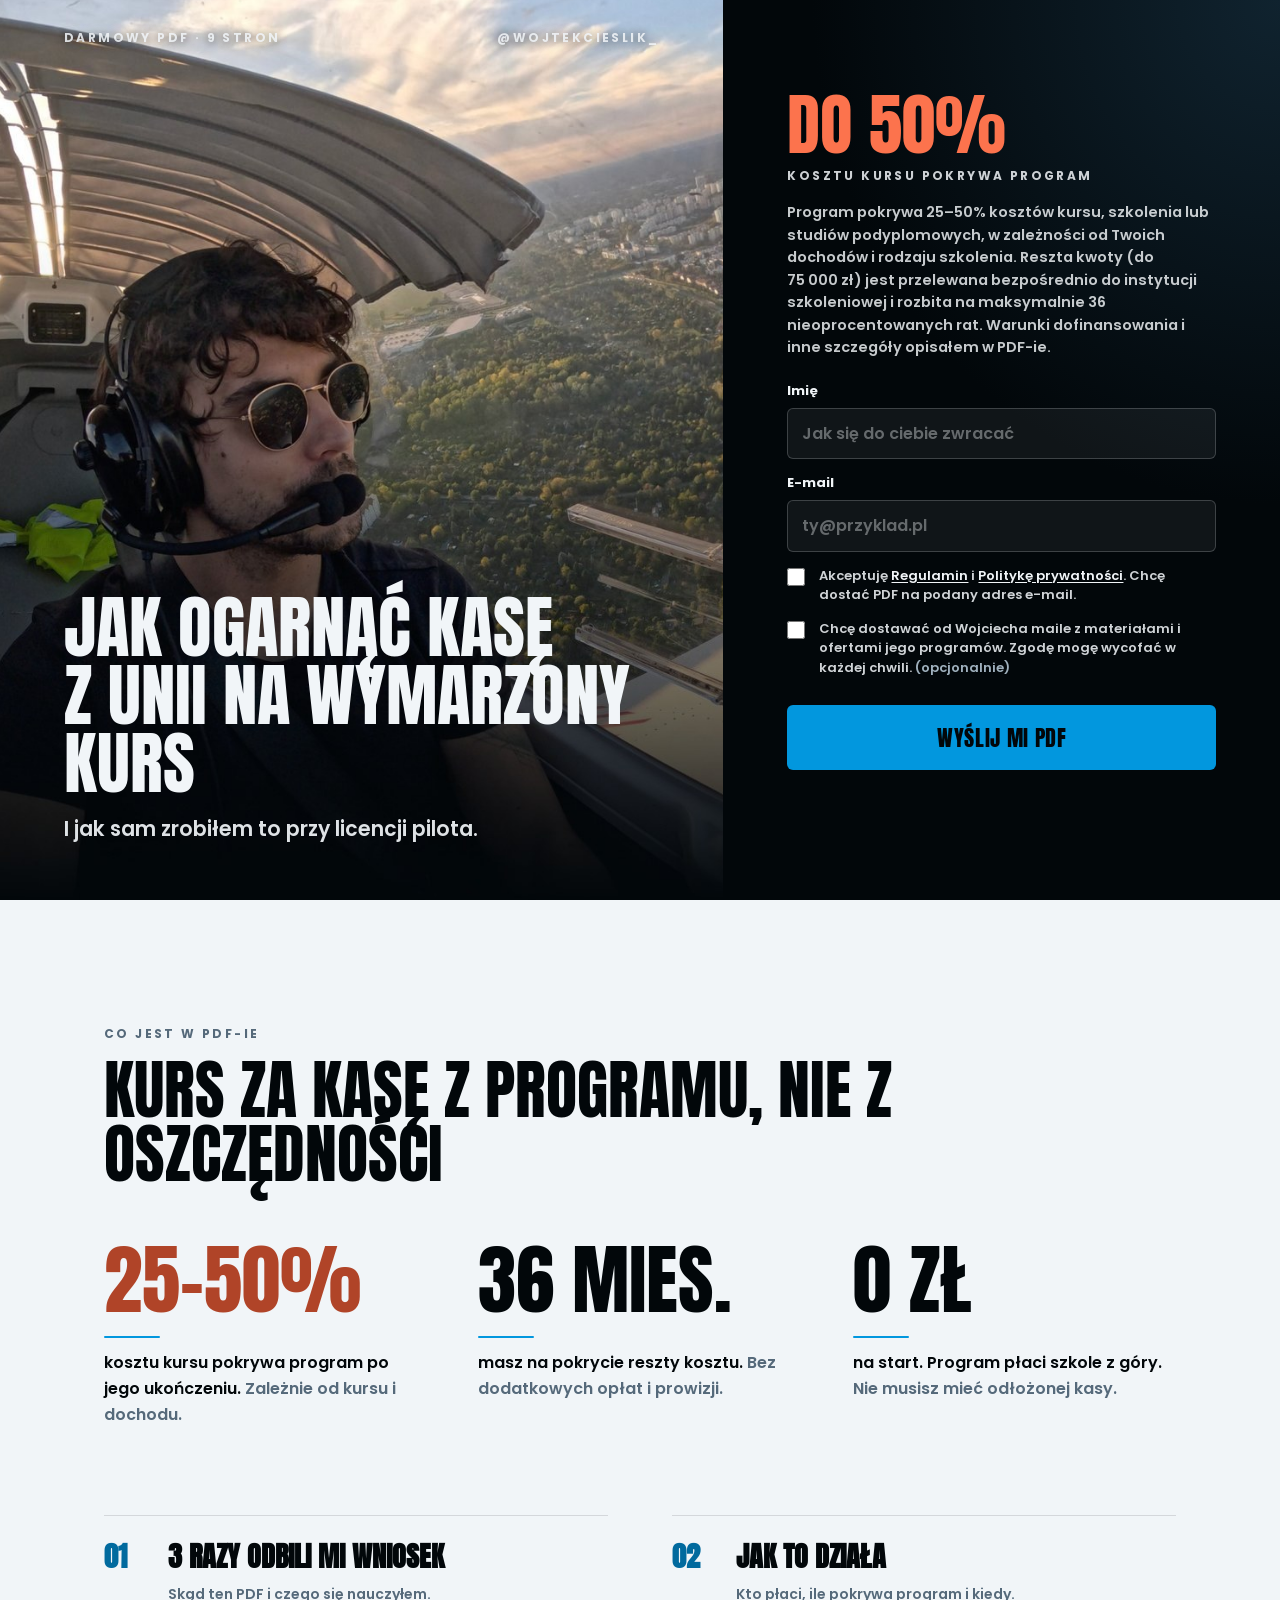
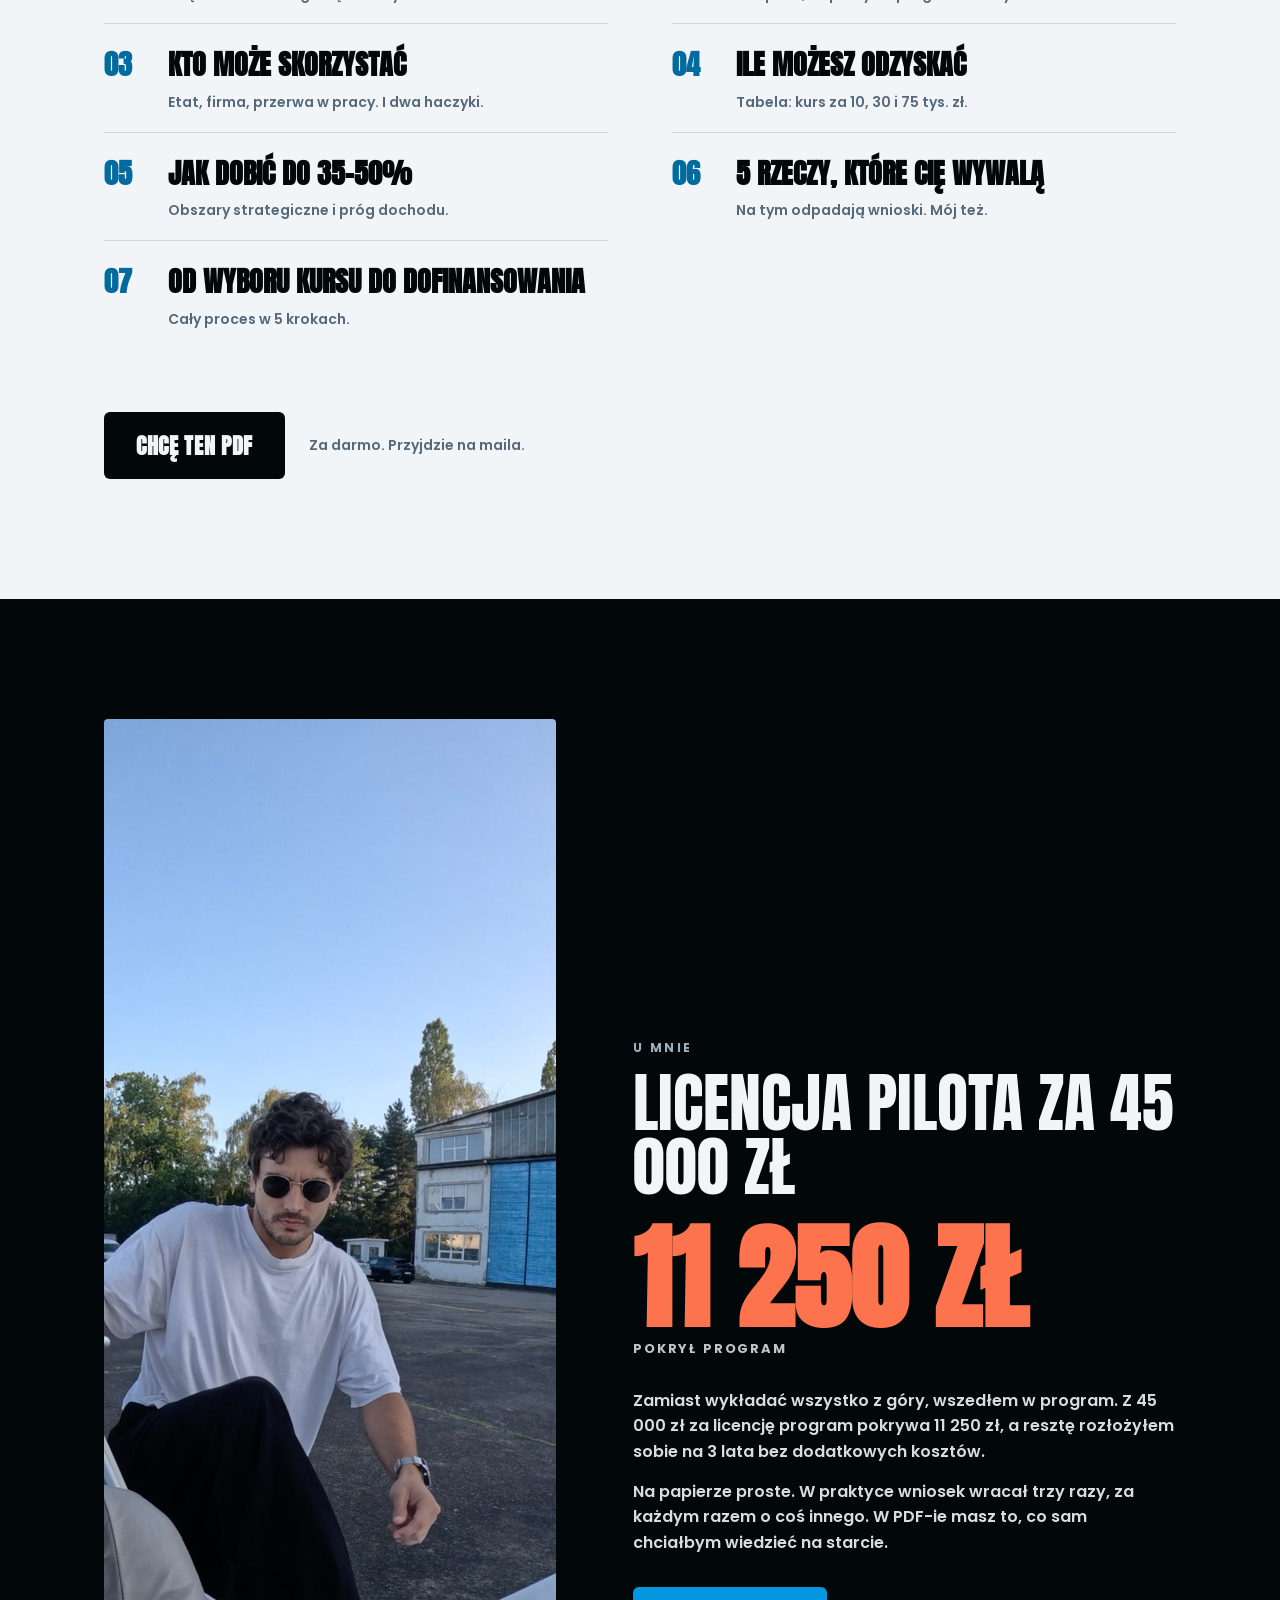
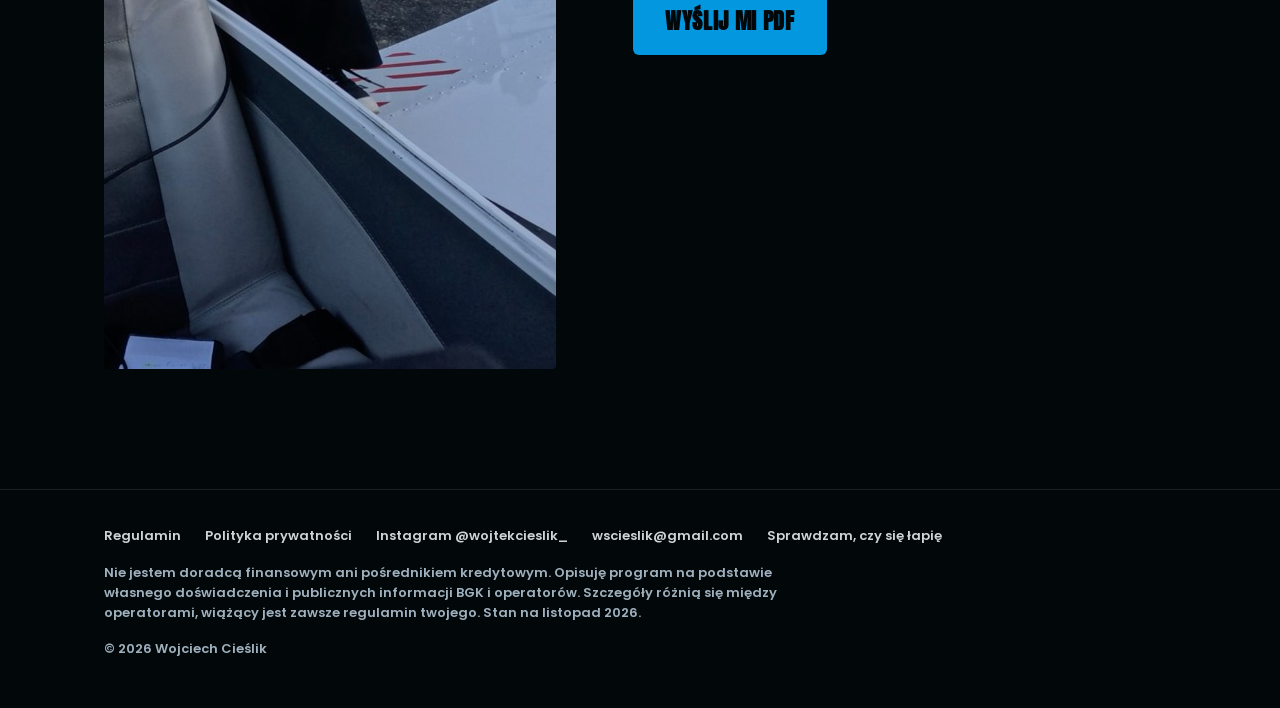
==== commit 110e9ace: "Doprecyzuj opis: reszta do 75 000 zł przelewana do instytucji, maks. 36 rat 0% Co-Authored-By: Claud" ====
--- a/index.html
+++ b/index.html
@@ -4,9 +4,9 @@
 <meta charset="utf-8">
 <meta name="viewport" content="width=device-width, initial-scale=1">
 <title>Jak ogarnąć kasę z Unii na wymarzony kurs – darmowy PDF</title>
-<meta name="description" content="Program pokrywa 25–50% kosztów kursu (do 75 000 zł), a resztę rozkładasz na raty 0%. Darmowy PDF: jak to zrobiłem przy licencji pilota.">
+<meta name="description" content="Program pokrywa 25–50% kosztów kursu, a resztę (do 75 000 zł) rozbija na maks. 36 nieoprocentowanych rat. Darmowy PDF: jak to zrobiłem przy licencji pilota.">
 <meta property="og:title" content="Jak ogarnąć kasę z Unii na wymarzony kurs">
-<meta property="og:description" content="Darmowy PDF: program pokrywa 25–50% kosztów kursu, a resztę rozkładasz na raty 0%.">
+<meta property="og:description" content="Darmowy PDF: program pokrywa 25–50% kosztów kursu, a resztę (do 75 000 zł) rozbija na maks. 36 rat 0%.">
 <meta property="og:image" content="https://ciesliixw.github.io/dofinansowaniekurs/assets/img/og.jpg">
 <meta property="og:type" content="website">
 <meta name="theme-color" content="#02070a">
@@ -29,7 +29,7 @@
     <div class="panel-in">
       <div id="przed">
         <h2 class="kwota" id="formularz-tytul"><b>DO 50%</b><span class="ety">kosztu kursu pokrywa program</span></h2>
-        <p class="lead">Program może sfinansować od 25% do 50% kosztów kursu, szkolenia lub studiów podyplomowych (do kwoty 75&nbsp;000&nbsp;zł), w zależności od Twoich dochodów i rodzaju szkolenia. Resztę rozkładasz na nieoprocentowane raty 0%. Dzięki temu nie musisz mieć kapitału na start.</p>
+        <p class="lead">Program pokrywa 25–50% kosztów kursu, szkolenia lub studiów podyplomowych, w zależności od Twoich dochodów i rodzaju szkolenia. Reszta kwoty (do 75&nbsp;000&nbsp;zł) jest przelewana bezpośrednio do instytucji szkoleniowej i rozbita na maksymalnie 36 nieoprocentowanych rat. Warunki dofinansowania i inne szczegóły opisałem w PDF-ie.</p>
 
         <form class="formularz" id="zapis" data-material="kasa-na-kurs" novalidate>
           <div class="pole">
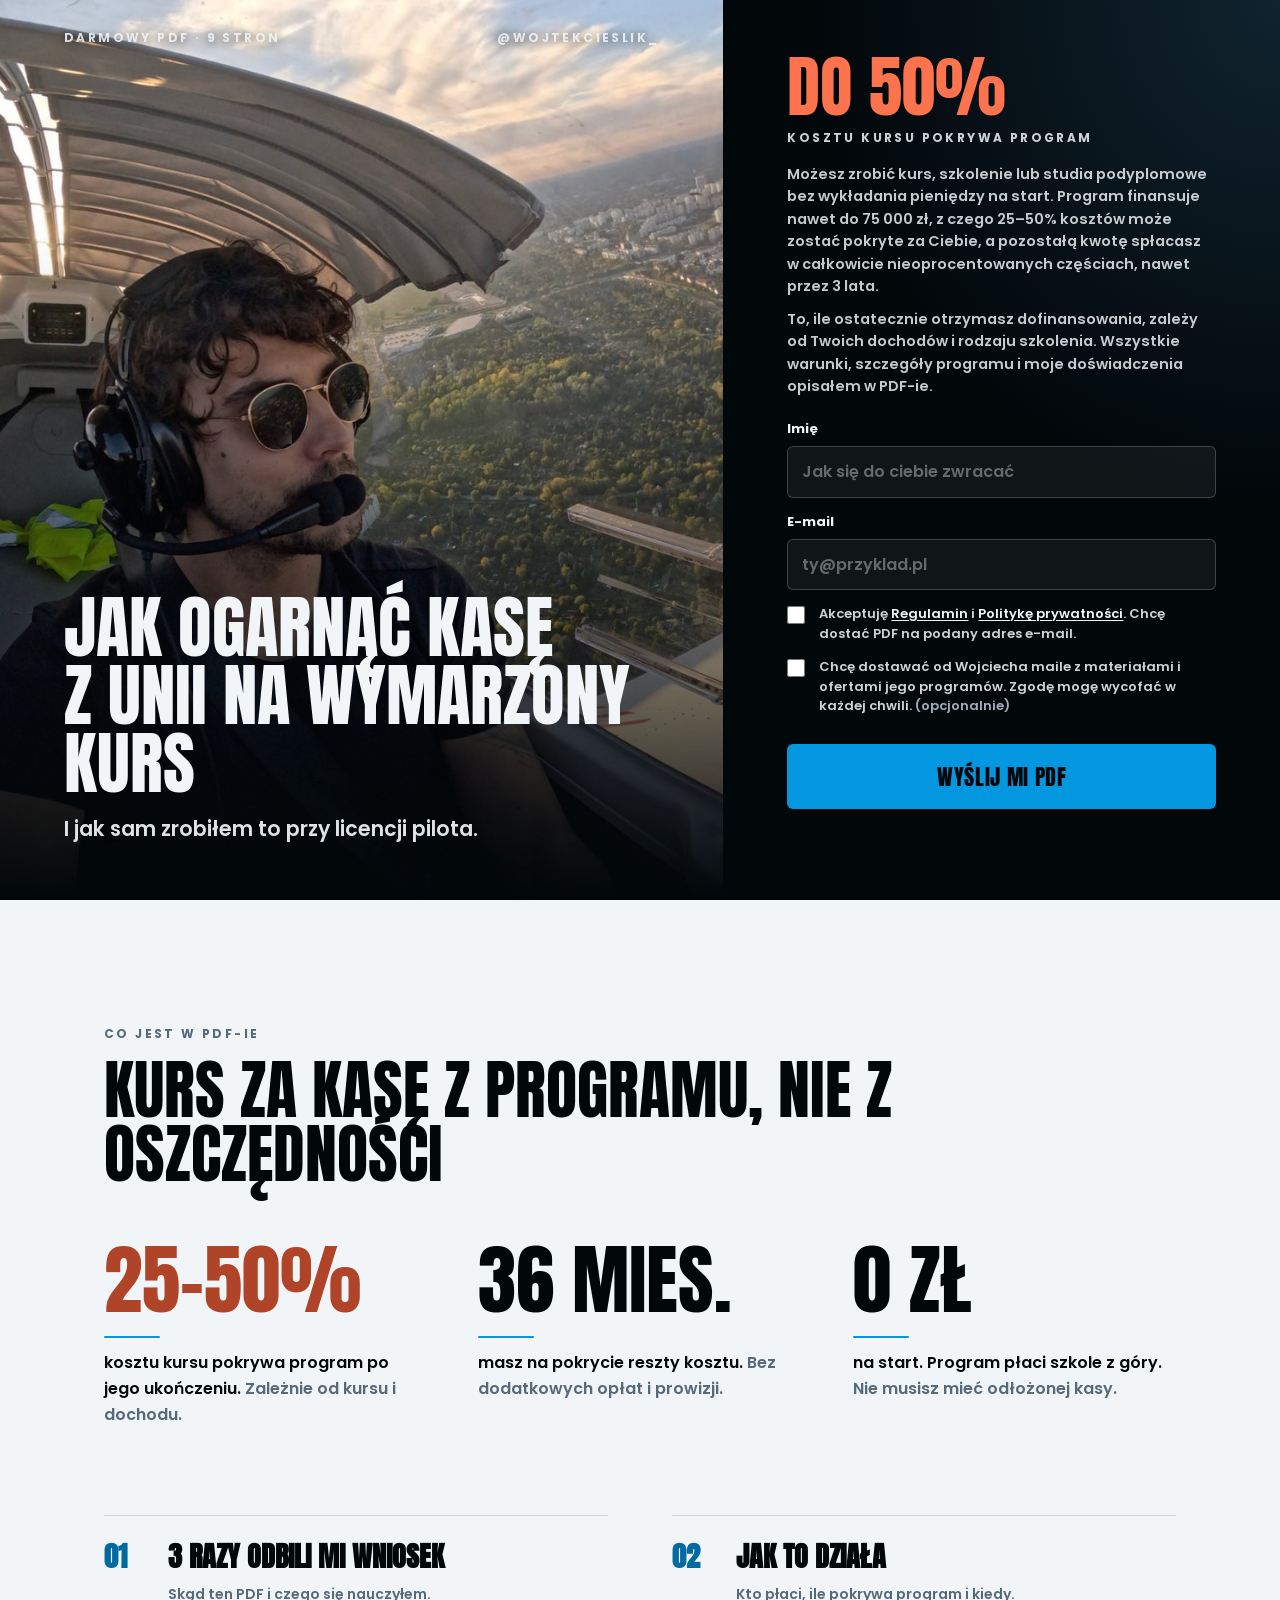
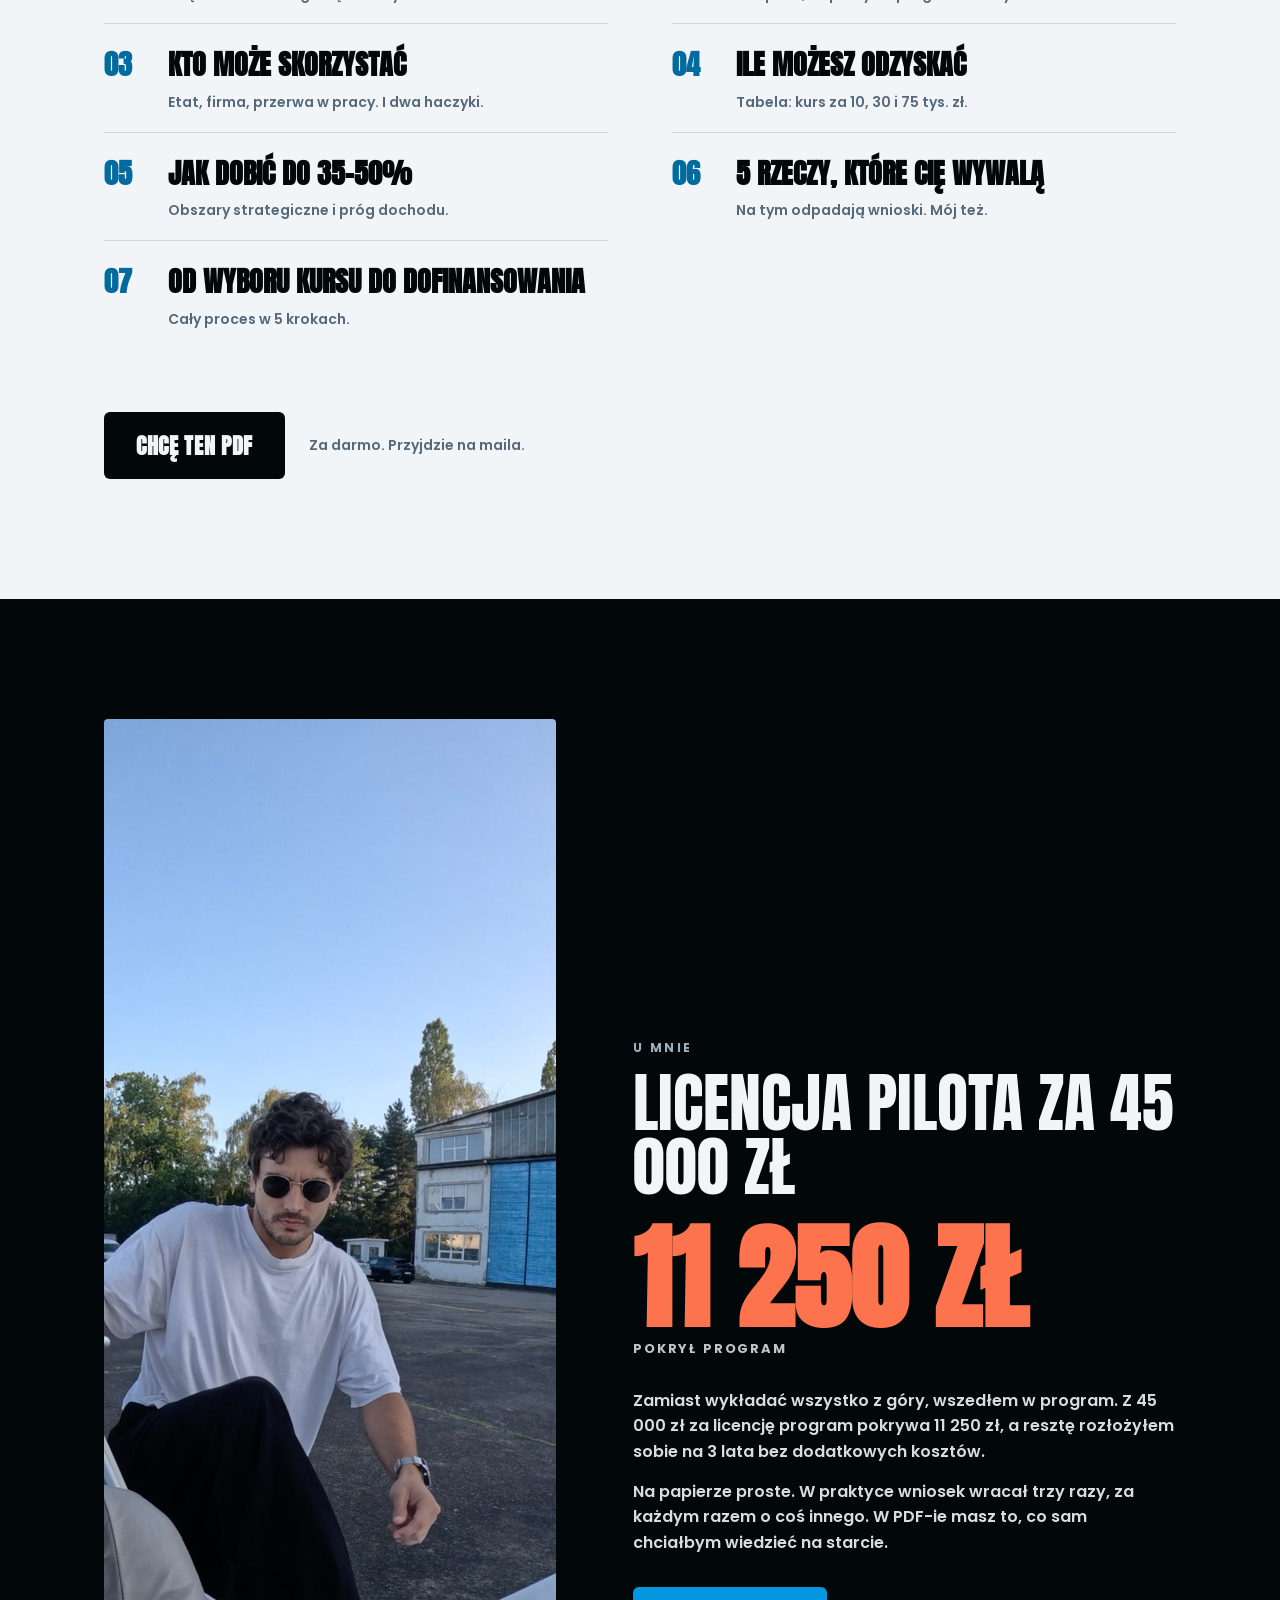
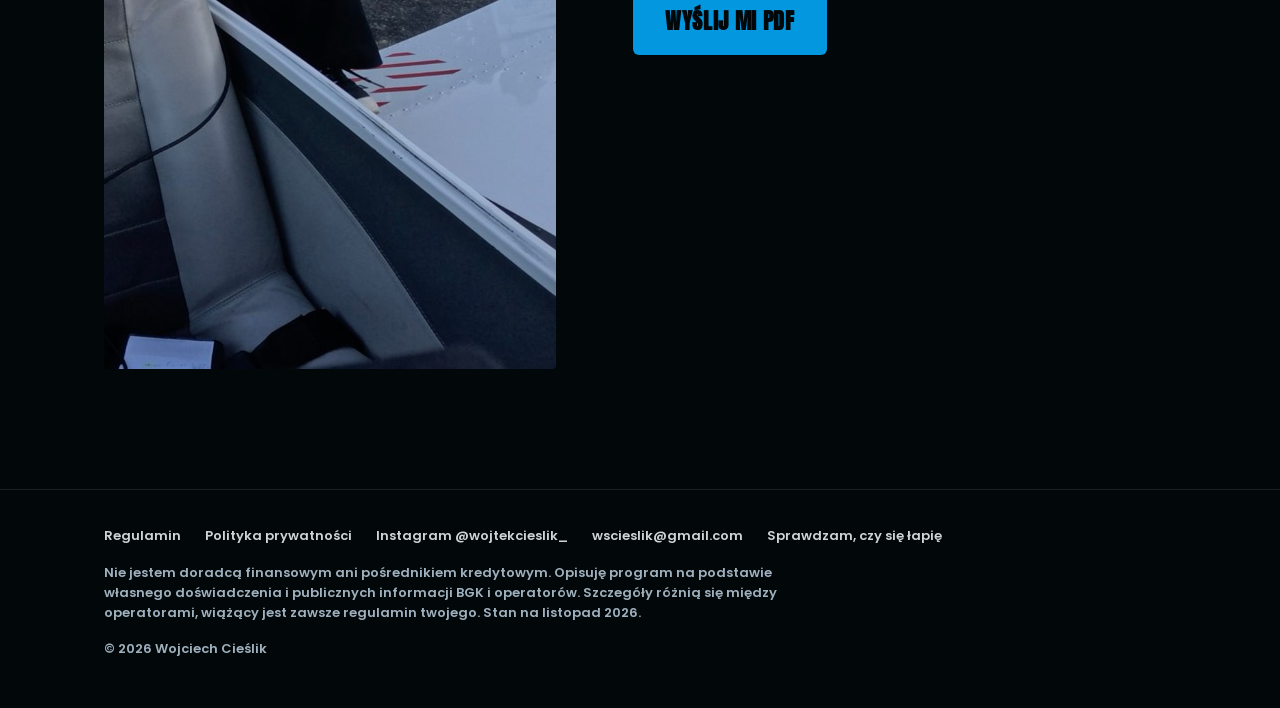
==== commit 12b8c694: "Nowy opis programu w panelu formularza Co-Authored-By: Claude Opus 5.5 <noreply@anthropic.com>" ====
--- a/index.html
+++ b/index.html
@@ -4,6 +4,9 @@
 <meta charset="utf-8">
 <meta name="viewport" content="width=device-width, initial-scale=1">
 <title>Jak ogarnąć kasę z Unii na wymarzony kurs – darmowy PDF</title>
+<link rel="icon" href="assets/favicon.svg" type="image/svg+xml">
+<link rel="icon" href="assets/favicon-32.png" sizes="32x32" type="image/png">
+<link rel="apple-touch-icon" href="assets/apple-touch-icon.png">
 <meta name="description" content="Program pokrywa 25–50% kosztów kursu, a resztę (do 75 000 zł) rozbija na maks. 36 nieoprocentowanych rat. Darmowy PDF: jak to zrobiłem przy licencji pilota.">
 <meta property="og:title" content="Jak ogarnąć kasę z Unii na wymarzony kurs">
 <meta property="og:description" content="Darmowy PDF: program pokrywa 25–50% kosztów kursu, a resztę (do 75 000 zł) rozbija na maks. 36 rat 0%.">
@@ -29,7 +32,8 @@
     <div class="panel-in">
       <div id="przed">
         <h2 class="kwota" id="formularz-tytul"><b>DO 50%</b><span class="ety">kosztu kursu pokrywa program</span></h2>
-        <p class="lead">Program pokrywa 25–50% kosztów kursu, szkolenia lub studiów podyplomowych, w zależności od Twoich dochodów i rodzaju szkolenia. Reszta kwoty (do 75&nbsp;000&nbsp;zł) jest przelewana bezpośrednio do instytucji szkoleniowej i rozbita na maksymalnie 36 nieoprocentowanych rat. Warunki dofinansowania i inne szczegóły opisałem w PDF-ie.</p>
+        <p class="lead">Możesz zrobić kurs, szkolenie lub studia podyplomowe bez wykładania pieniędzy na start. Program finansuje nawet do 75&nbsp;000&nbsp;zł, z czego 25–50% kosztów może zostać pokryte za Ciebie, a pozostałą kwotę spłacasz w całkowicie nieoprocentowanych częściach, nawet przez 3 lata.</p>
+        <p class="lead">To, ile ostatecznie otrzymasz dofinansowania, zależy od Twoich dochodów i rodzaju szkolenia. Wszystkie warunki, szczegóły programu i moje doświadczenia opisałem w PDF-ie.</p>
 
         <form class="formularz" id="zapis" data-material="kasa-na-kurs" novalidate>
           <div class="pole">
